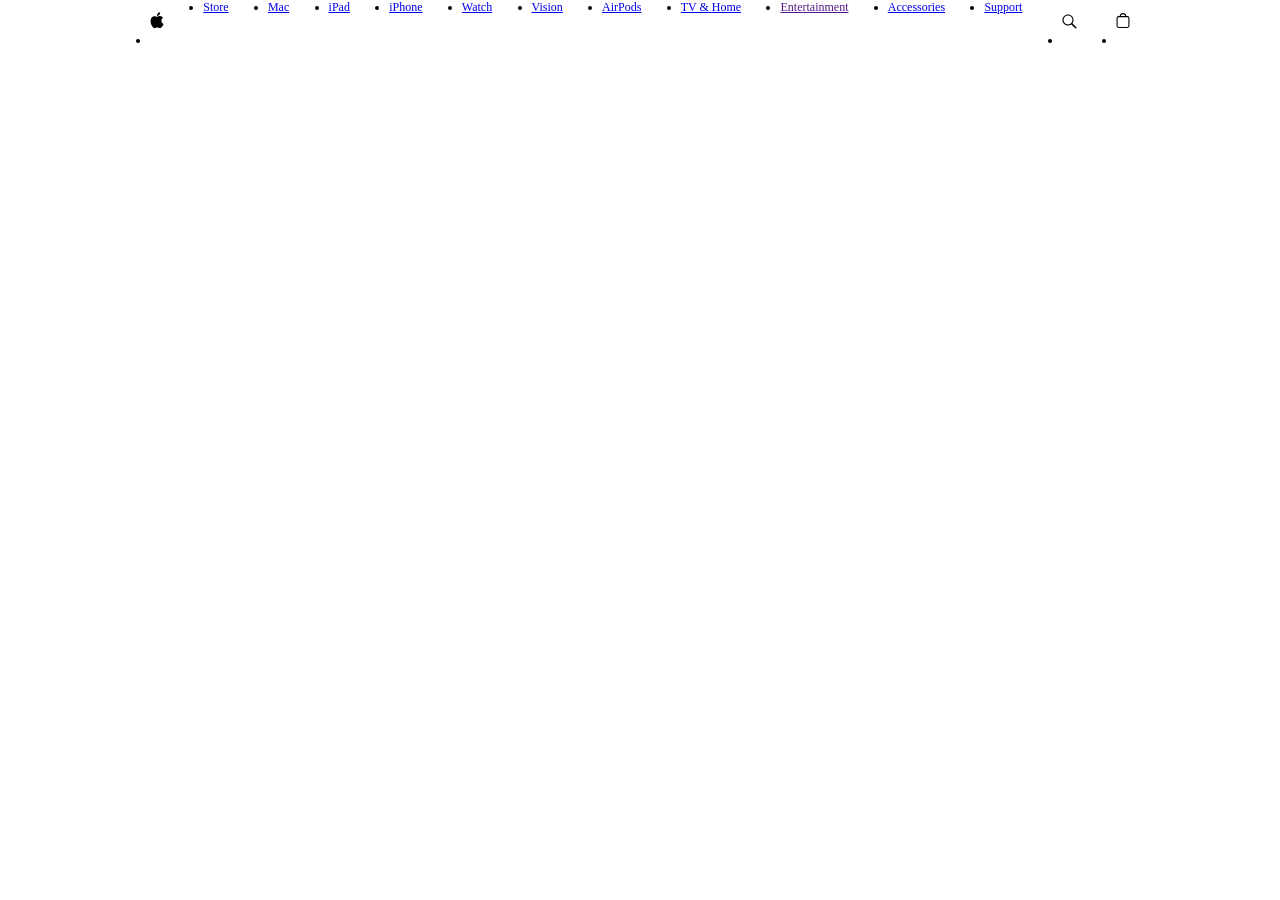
==== index.html @ 345b3d1b "Initial project setup" ====
<!doctype html>
<html lang="en">
  <head>
    <meta charset="UTF-8" />
    <meta name="viewport" content="width=device-width, initial-scale=1.0" />
    <title>Apple</title>
    <link rel="stylesheet" href="css/style.css" />
  </head>
  <body>
    <header class="header-wrapper">
      <nav>
        <div class="internal-wrapper">
          <ul>
            <li>
              <a href="#"><img src="assets/logos/logo.svg" alt="" /></a>
            </li>
            <li><a href="#">Store</a></li>
            <li><a href="#">Mac</a></li>
            <li><a href="#">iPad</a></li>
            <li><a href="#">iPhone</a></li>
            <li><a href="#">Watch</a></li>
            <li><a href="#">Vision</a></li>
            <li><a href="#">AirPods</a></li>
            <li><a href="#">TV & Home</a></li>
            <li><a href="">Entertainment</a></li>
            <li><a href="#">Accessories</a></li>
            <li><a href="#">Support</a></li>
            <li class="search-link">
              <a href="/search/"
                ><img src="assets/icons/search.svg" alt=""
              /></a>
            </li>
            <li class="bag-link">
              <a href="/bag/"><img src="assets/icons/bag.svg" alt="" /></a>
            </li>
          </ul>
        </div>
      </nav>
    </header>
  </body>
</html>
---- css/style.css ----
* {
  padding: 0;
  margin: 0;
}
.header-wrapper {
  background-color: #fff;
  color: #000;
  font-weight: 200;
  font-size: 0.75rem;
}
.header-wrapper ul {
  display: flex;
  justify-content: space-between;
}

.internal-wrapper {
  width: 980px;
  padding: 0 10px;
  margin: 0 auto;
}
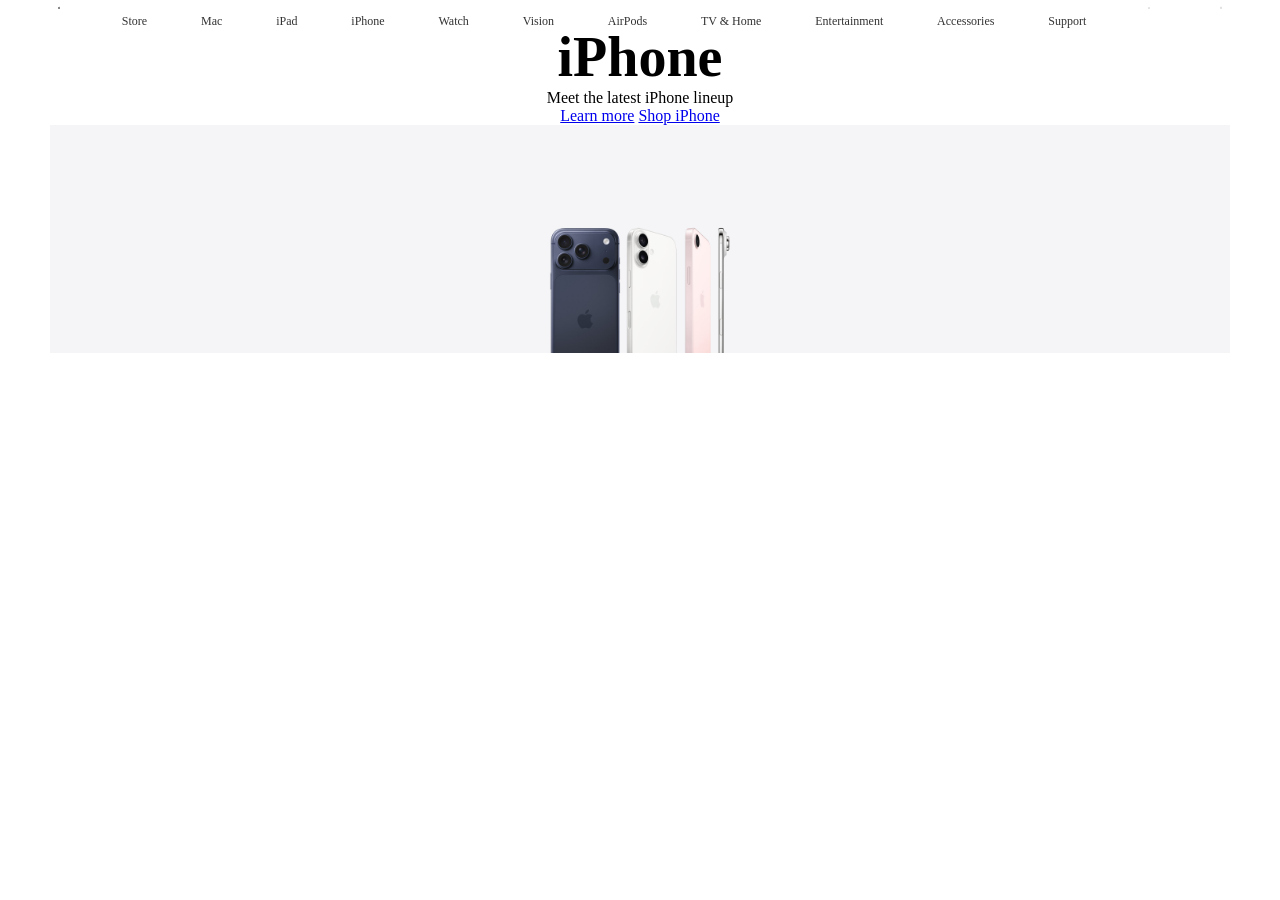
==== commit 2af3937d: "apple.com's: header, hero sections, HTML structure, and style with CSS3" ====
--- a/index.html
+++ b/index.html
@@ -7,12 +7,15 @@
     <link rel="stylesheet" href="css/style.css" />
   </head>
   <body>
+    <!-- Header -->
     <header class="header-wrapper">
-      <nav>
-        <div class="internal-wrapper">
-          <ul>
-            <li>
-              <a href="#"><img src="assets/logos/logo.svg" alt="" /></a>
+      <nav class="main-navigation">
+        <div class="container">
+          <ul class="nav-list">
+            <li class="nav-logo">
+              <a href="#"
+                ><img src="assets/logos/logo.svg" alt="Apple Logo"
+              /></a>
             </li>
             <li><a href="#">Store</a></li>
             <li><a href="#">Mac</a></li>
@@ -25,17 +28,163 @@
             <li><a href="">Entertainment</a></li>
             <li><a href="#">Accessories</a></li>
             <li><a href="#">Support</a></li>
-            <li class="search-link">
+            <li class="nav-search">
               <a href="/search/"
-                ><img src="assets/icons/search.svg" alt=""
+                ><img src="assets/icons/search.svg" alt="Search"
               /></a>
             </li>
-            <li class="bag-link">
-              <a href="/bag/"><img src="assets/icons/bag.svg" alt="" /></a>
+            <li class="nav-bag">
+              <a href="/bag/"
+                ><img src="assets/icons/bag.svg" alt="Shopping Bag"
+              /></a>
             </li>
           </ul>
         </div>
       </nav>
     </header>
+
+    <!-- Main -->
+    <main>
+      <!-- Hero Section -->
+      <section class="hero hero-iphone">
+        <div class="container">
+          <div class="hero-content">
+            <h2 class="hero-title typography-hero-title">iPhone</h2>
+            <p class="hero-subtitle">Meet the latest iPhone lineup</p>
+          </div>
+          <div class="hero-links">
+            <a href="https://www.apple.com/iphone/">Learn more</a>
+            <a href="https://www.apple.com/shop/buy-iphone">Shop iPhone</a>
+            <div class="hero-image">
+              <img
+                src="assets/images/hero_iphone.jpg"
+                alt="Latest iPhone lineup"
+              />
+            </div>
+          </div>
+        </div>
+      </section>
+
+      <!-- Product Hero Section -->
+      <section class="product product-mac">
+        <div class="container">
+          <h2></h2>
+          <p></p>
+          <div class="product-links">
+            <a href=""></a>
+            <a href=""></a>
+          </div>
+        </div>
+
+        <div class="product-image">
+          <img src="" alt="" />
+        </div>
+      </section>
+
+      <section class="product product-ipad">
+        <div class="container">
+          <h2></h2>
+          <p></p>
+          <div class="product-links">
+            <a href=""></a>
+            <a href=""></a>
+          </div>
+        </div>
+        <div class="product-image">
+          <img src="" alt="" />
+        </div>
+      </section>
+
+      <section class="product product-watch">
+        <div class="container">
+          <h2></h2>
+          <p></p>
+          <div class="product-links">
+            <a href=""></a>
+            <a href=""></a>
+          </div>
+        </div>
+        <div class="product-image">
+          <img src="" alt="" />
+        </div>
+      </section>
+
+      <!-- Grid Section -->
+      <section class="product-grid">
+        <div class="container">
+          <article class="grid-item">
+            <h2></h2>
+            <p></p>
+            <a href=""></a>
+          </article>
+
+          <article class="grid-item">
+            <h2></h2>
+            <p></p>
+            <a href=""></a>
+          </article>
+
+          <article class="grid-item">
+            <h2></h2>
+            <p></p>
+            <a href=""></a>
+            <a href=""></a>
+          </article>
+
+          <article class="grid-item">
+            <h2></h2>
+            <p></p>
+            <a href=""></a>
+            <a href=""></a>
+            <img src="" alt="" />
+          </article>
+        </div>
+      </section>
+
+      <!-- Services Section -->
+      <section class="services">
+        <div>
+          <article class="service-item">
+            <h2><img src="" alt="" /></h2>
+            <p></p>
+            <p></p>
+          </article>
+
+          <article class="service-item">
+            <h2><img src="" alt="" /></h2>
+            <p></p>
+            <div class="service-links">
+              <a href=""></a>
+              <a href=""></a>
+            </div>
+            <img src="" alt="" />
+          </article>
+        </div>
+      </section>
+
+      <!-- Promotion Section -->
+      <section class="promotion">
+        <h2></h2>
+        <article class="promo-item">
+          <h3></h3>
+          <p></p>
+          <a href=""></a>
+        </article>
+
+        <article class="promo-item">
+          <h3></h3>
+          <p></p>
+          <a href=""></a>
+        </article>
+      </section>
+    </main>
+
+    <footer class="site-footer">
+      <div class="container">
+        <section class="footer-info">
+          <p></p>
+        </section>
+      </div>
+    </footer>
   </body>
 </html>
--- a/css/style.css
+++ b/css/style.css
@@ -1,6 +1,10 @@
 * {
   padding: 0;
   margin: 0;
+  box-sizing: border-box;
+}
+img {
+  max-width: 100%;
 }
 .header-wrapper {
   background-color: #fff;
@@ -10,11 +14,55 @@
 }
 .header-wrapper ul {
   display: flex;
+  -webkit-box-pack: justify;
   justify-content: space-between;
+  list-style: none;
 }
 
-.internal-wrapper {
-  width: 980px;
+.container {
+  width: 100%;
+  max-width: 1200px;
   padding: 0 10px;
   margin: 0 auto;
 }
+
+.header-wrapper .main-navigation ul li a {
+  text-decoration: none;
+  color: #000;
+}
+
+.header-wrapper .main-navigation ul li {
+  display: inline-block;
+  padding: 14px 0 8px;
+  height: 25px;
+  opacity: 0.8;
+}
+
+.header-wrapper .main-navigation ul li:hover {
+  opacity: 1;
+}
+.nav-logo,
+.nav-search,
+.nav-bag {
+  width: 18px;
+  display: block;
+}
+.header-wrapper .main-navigation ul li.nav-logo,
+.header-wrapper .main-navigation ul li.nav-search,
+.header-wrapper .main-navigation ul li.nav-bag {
+  padding: 0 8px;
+}
+
+.hero {
+  text-align: center;
+}
+
+.hero-title {
+  display: flex;
+  margin: 0 auto;
+  flex-direction: column;
+  position: relative;
+}
+.typography-hero-title {
+  font-size: 56px;
+}
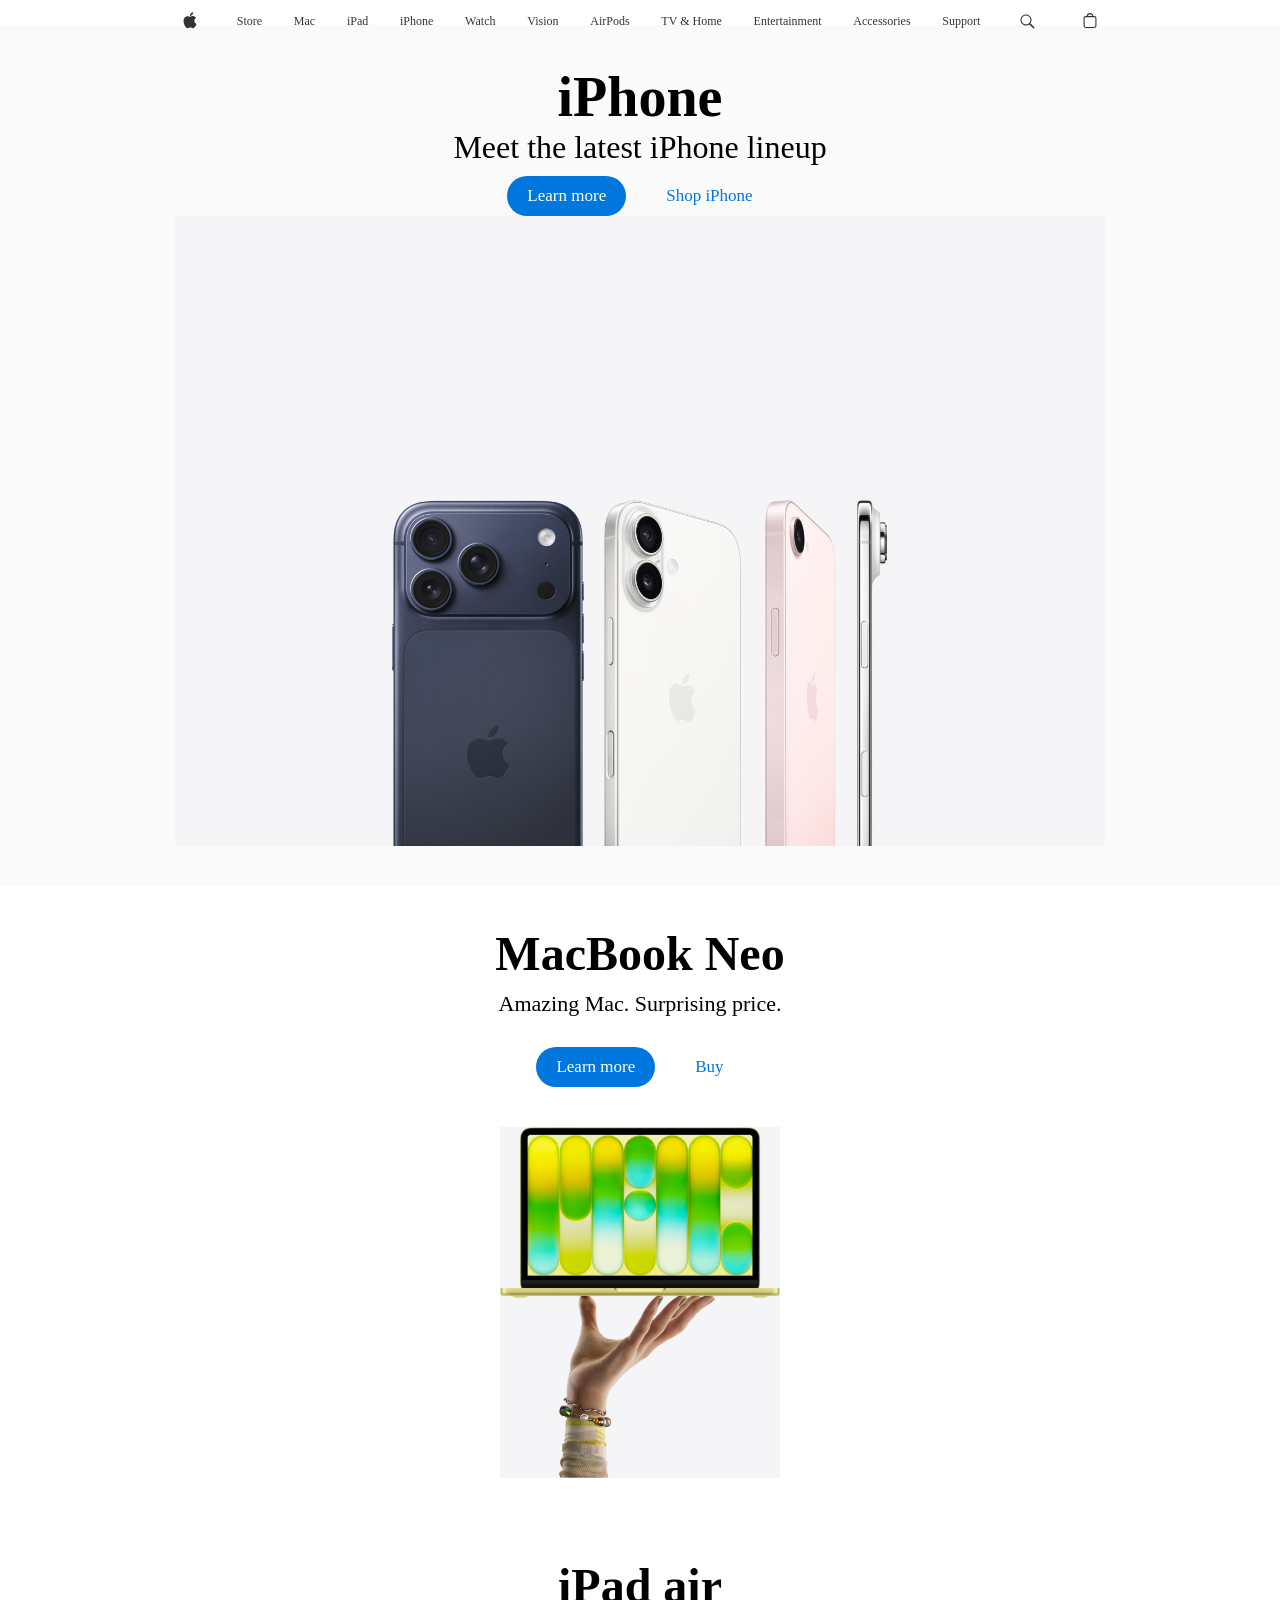
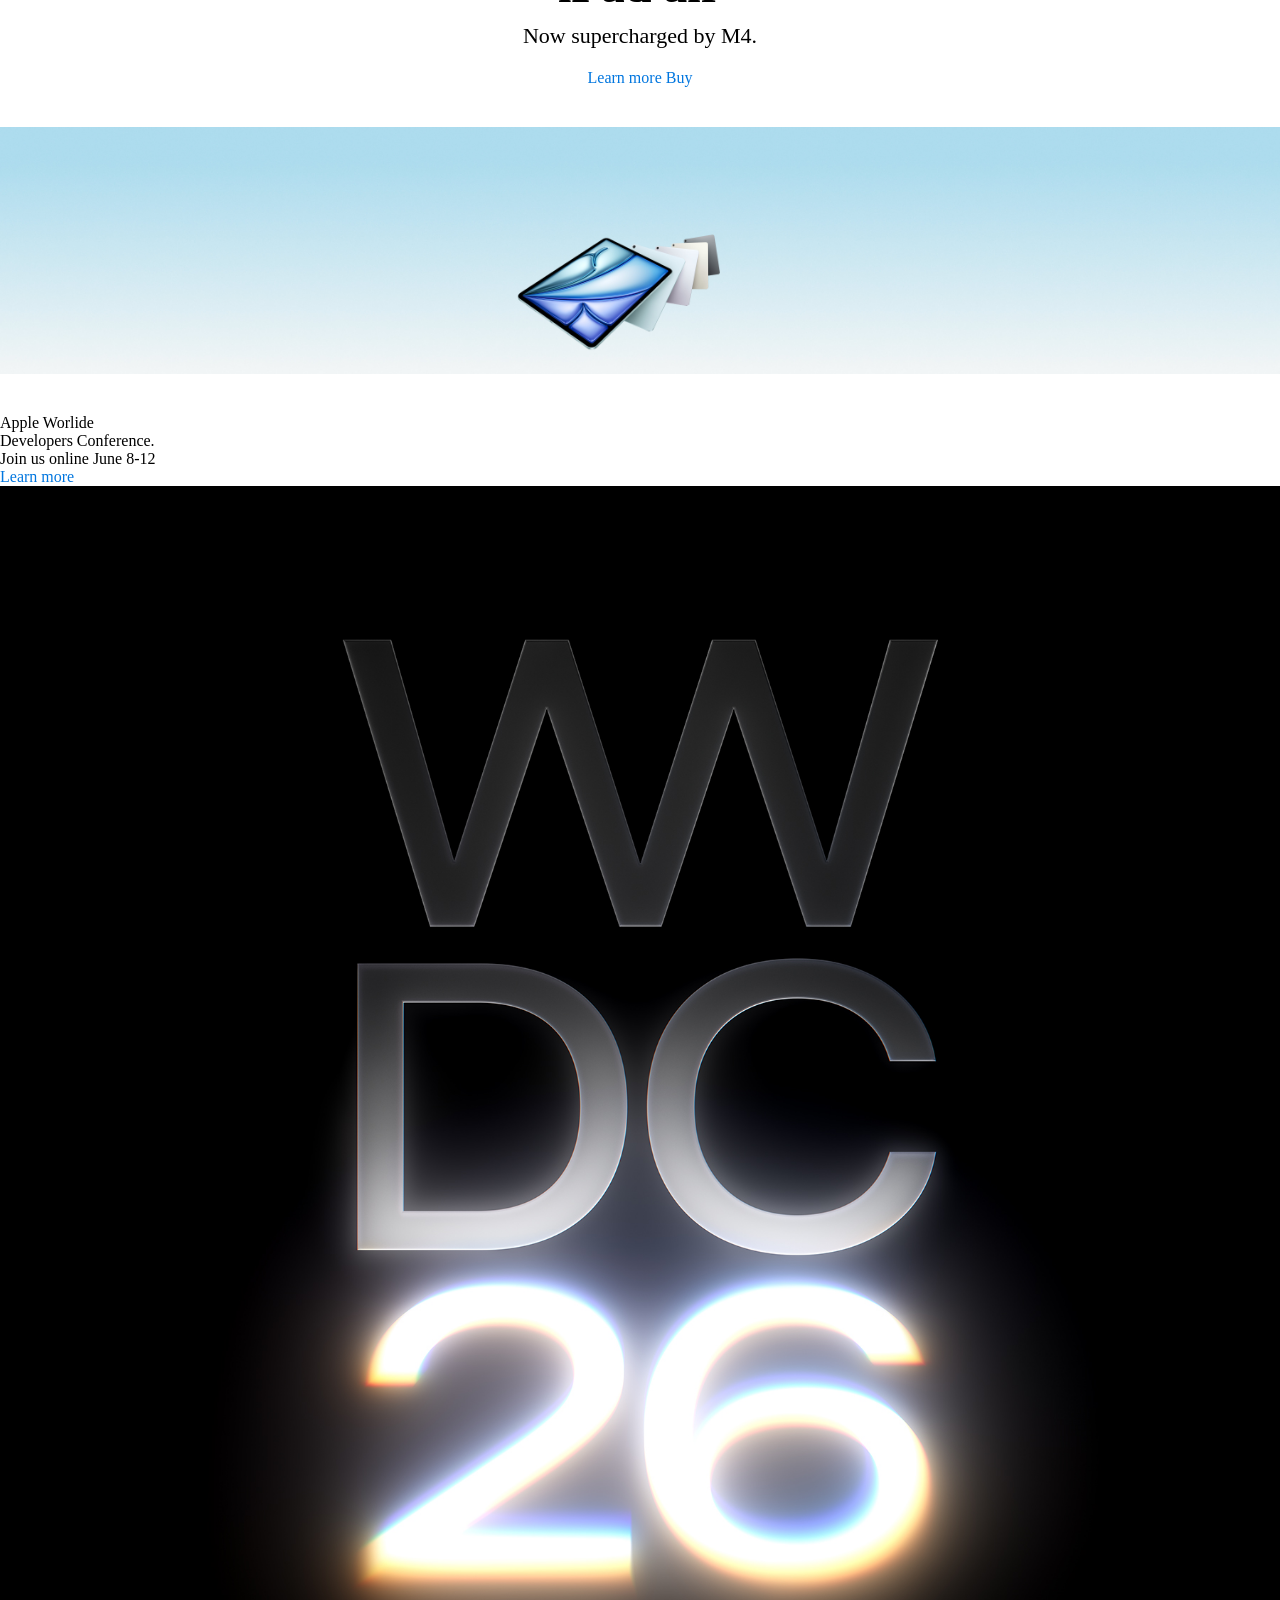
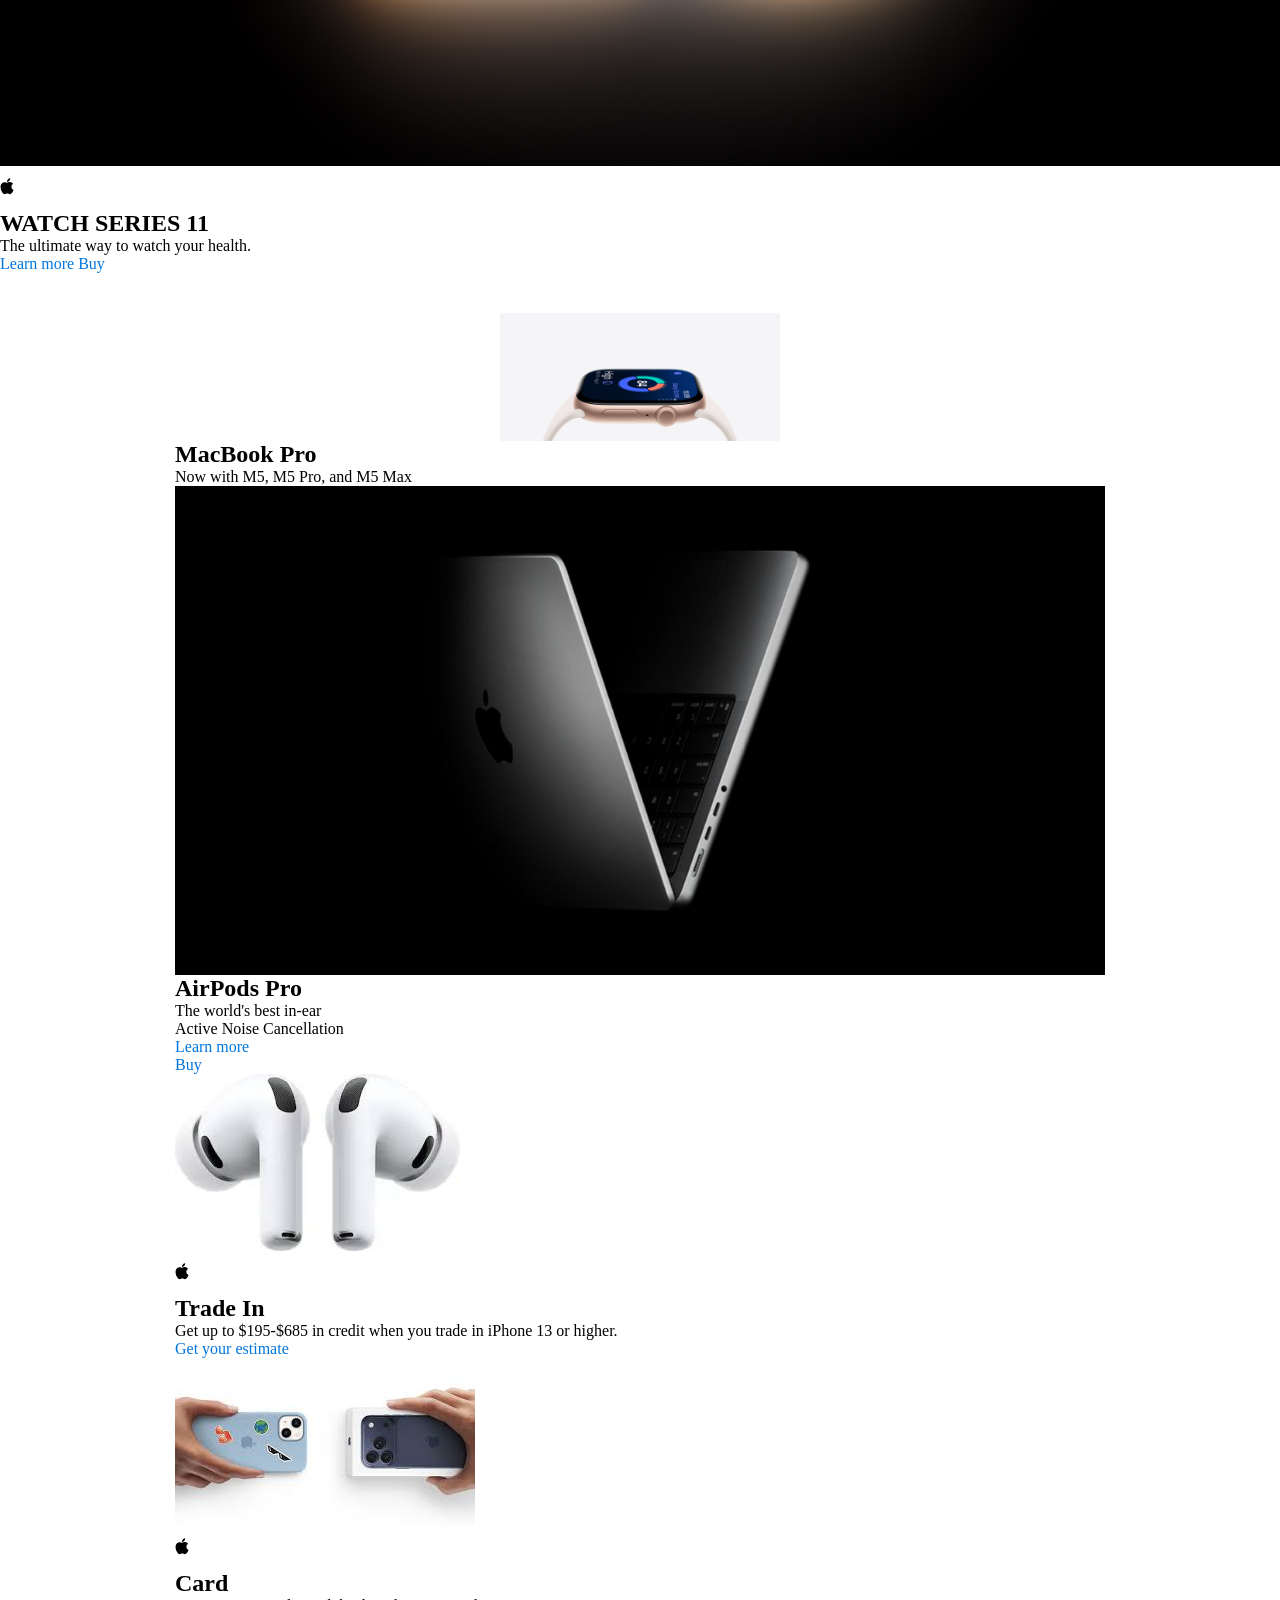
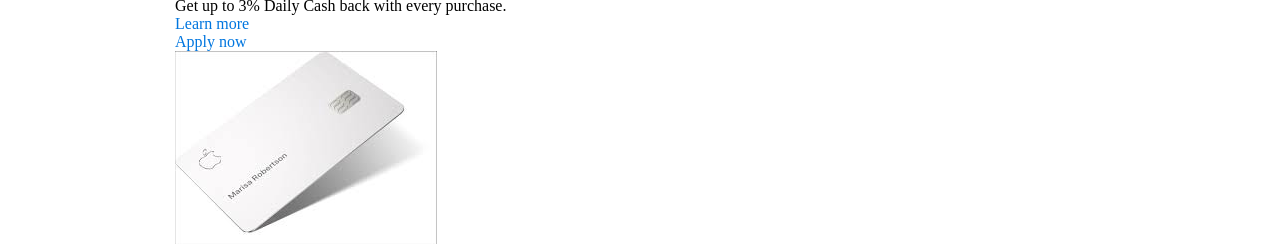
==== commit 6f3853cf: "Implement Apple-style header, hero section, and responsive product layout" ====
--- a/index.html
+++ b/index.html
@@ -53,8 +53,14 @@
             <p class="hero-subtitle">Meet the latest iPhone lineup</p>
           </div>
           <div class="hero-links">
-            <a href="https://www.apple.com/iphone/">Learn more</a>
-            <a href="https://www.apple.com/shop/buy-iphone">Shop iPhone</a>
+            <a class="button first-button" href="https://www.apple.com/iphone/"
+              >Learn more</a
+            >
+            <a
+              class="button secondary-button"
+              href="https://www.apple.com/shop/buy-iphone"
+              >Shop iPhone</a
+            >
             <div class="hero-image">
               <img
                 src="assets/images/hero_iphone.jpg"
@@ -68,75 +74,165 @@
       <!-- Product Hero Section -->
       <section class="product product-mac">
         <div class="container">
-          <h2></h2>
-          <p></p>
+          <h2>MacBook Neo</h2>
+          <p>Amazing Mac. Surprising price.</p>
           <div class="product-links">
-            <a href=""></a>
-            <a href=""></a>
+            <a class="mac-button third-button" href="#">Learn more</a>
+            <a class="mac-button fourth-button" href="#">Buy</a>
           </div>
         </div>
 
         <div class="product-image">
-          <img src="" alt="" />
+          <img src="assets/images/MacBook Neo.jpg" alt="" />
         </div>
       </section>
 
       <section class="product product-ipad">
         <div class="container">
-          <h2></h2>
-          <p></p>
+          <h2>iPad air</h2>
+          <p>Now supercharged by M4.</p>
           <div class="product-links">
-            <a href=""></a>
-            <a href=""></a>
-          </div>
-        </div>
+            <a class="iPad-button fifth-button" href="#">Learn more</a>
+            <a class="iPad-button sixth-button" href="#">Buy</a>
+          </div>
+        </div>
+        <div class="product-iPad-image">
+          <img
+            src="assets/images/hero_ipad_air_m4.jpg"
+            alt="iPad Air models floating, back exterior, single-lens camera, front exterior, rounded corners, black display bezel"
+          />
+        </div>
+      </section>
+
+      <!-- Promotion Section -->
+      <section class="promotion">
+        <article class="promo-item">
+          <p>
+            Apple Worlide <br />
+            Developers Conference. <br />
+            Join us online June 8-12
+          </p>
+          <a href="#">Learn more</a>
+          <div>
+            <img
+              src="assets/images/wwdc26-sf-motion-still-last-large-p1_2x.jpg"
+              alt="Text on image, W W D C 26. June 8 through 12. Learn More, Apple Worldwide Developers Conference."
+            />
+          </div>
+        </article>
+
+        <div class="product-watch">
+          <div class="product-content">
+            <img
+              class="product-logo"
+              src="assets/logos/logo.svg"
+              alt="Apple Watch Series 11"
+            />
+
+            <h2 class="product-title">WATCH SERIES 11</h2>
+
+            <p class="product-subtitle">
+              The ultimate way to watch your health.
+            </p>
+
+            <div class="product-links">
+              <a href="#">Learn more</a>
+              <a href="#">Buy</a>
+            </div>
+          </div>
+        </div>
+
         <div class="product-image">
-          <img src="" alt="" />
-        </div>
-      </section>
-
-      <section class="product product-watch">
-        <div class="container">
-          <h2></h2>
-          <p></p>
-          <div class="product-links">
-            <a href=""></a>
-            <a href=""></a>
-          </div>
-        </div>
-        <div class="product-image">
-          <img src="" alt="" />
-        </div>
-      </section>
+          <img
+            src="assets/images/promo_apple_watch_series_11.jpg"
+            alt="Apple Watch Series 11"
+          />
+        </div>
+      </section>
+
+      <!-- <section class="product product-watch">
+      
+      </section> -->
 
       <!-- Grid Section -->
       <section class="product-grid">
         <div class="container">
           <article class="grid-item">
-            <h2></h2>
-            <p></p>
+            <h2>MacBook Pro</h2>
+            <p>Now with M5, M5 Pro, and M5 Max</p>
             <a href=""></a>
-          </article>
-
-          <article class="grid-item">
-            <h2></h2>
-            <p></p>
-            <a href=""></a>
-          </article>
-
-          <article class="grid-item">
-            <h2></h2>
-            <p></p>
-            <a href=""></a>
-            <a href=""></a>
-          </article>
-
-          <article class="grid-item">
-            <h2></h2>
-            <p></p>
-            <a href=""></a>
-            <a href=""></a>
-            <img src="" alt="" />
+            <div>
+              <img
+                src="assets/images/MackBook Pro.jpg"
+                alt="MacBook Pro positioned into the shape of a V, referencing the M5 chip family"
+              />
+            </div>
+          </article>
+
+          <article class="grid-item">
+            <h2>AirPods Pro</h2>
+            <p>The world's best in-ear <br />Active Noise Cancellation</p>
+            <div>
+              <ul>
+                <li><a href="#">Learn more</a></li>
+                <li><a href="#">Buy</a></li>
+              </ul>
+            </div>
+
+            <div>
+              <img
+                src="assets/images/AirPods.jpeg"
+                alt="AirPods Pro 3, wireless headphones, white color, silicone tips"
+              />
+            </div>
+          </article>
+
+          <article class="grid-item">
+            <div>
+              <div>
+                <img src="assets/logos/logo.svg" alt="" />
+              </div>
+            </div>
+            <h2>Trade In</h2>
+            <p>
+              Get up to $195-$685 in credit when you trade in iPhone 13 or
+              higher.
+            </p>
+            <div>
+              <ul>
+                <li><a href="">Get your estimate</a></li>
+              </ul>
+            </div>
+
+            <div>
+              <img
+                src="assets/images/iPhone_Trade_In.jpeg"
+                alt="Side-by-side, hand holding iPhone 13 in silicon case with stickers on back exterior, trade-in with hand holding new iPhone box for iPhone 17 Pro"
+              />
+            </div>
+          </article>
+
+          <article class="grid-item">
+            <div>
+              <div>
+                <img src="assets/logos/logo.svg" alt="" />
+                <h2>Card</h2>
+                <p>Get up to 3% Daily Cash back with every purchase.</p>
+                <div>
+                  <ul>
+                    <li><a href="#">Learn more</a></li>
+                    <li><a href="#">Apply now</a></li>
+                  </ul>
+                </div>
+              </div>
+            </div>
+
+            <div>
+              <img
+                src="assets/images/Promo_apple_card.jpeg"
+                alt="Apple Card, front, Apple logo in top left, cardholder name in middle left Marisa Robertson, card chip in middle right."
+              />
+            </div>
           </article>
         </div>
       </section>
@@ -160,22 +256,6 @@
             <img src="" alt="" />
           </article>
         </div>
-      </section>
-
-      <!-- Promotion Section -->
-      <section class="promotion">
-        <h2></h2>
-        <article class="promo-item">
-          <h3></h3>
-          <p></p>
-          <a href=""></a>
-        </article>
-
-        <article class="promo-item">
-          <h3></h3>
-          <p></p>
-          <a href=""></a>
-        </article>
       </section>
     </main>
 
--- a/css/style.css
+++ b/css/style.css
@@ -5,12 +5,24 @@
 }
 img {
   max-width: 100%;
+  display: block;
+}
+a {
+  text-decoration: none;
+  color: #0076df;
+  /* color: inherit; */
+}
+ul {
+  list-style: none;
 }
 .header-wrapper {
+  position: sticky;
   background-color: #fff;
   color: #000;
+  top: 0;
   font-weight: 200;
   font-size: 0.75rem;
+  z-index: 1000;
 }
 .header-wrapper ul {
   display: flex;
@@ -20,8 +32,8 @@
 }
 
 .container {
-  width: 100%;
-  max-width: 1200px;
+  width: 950px;
+  /* max-width: 1200px; */
   padding: 0 10px;
   margin: 0 auto;
 }
@@ -41,12 +53,12 @@
 .header-wrapper .main-navigation ul li:hover {
   opacity: 1;
 }
-.nav-logo,
+/* .nav-logo,
 .nav-search,
 .nav-bag {
   width: 18px;
   display: block;
-}
+} */
 .header-wrapper .main-navigation ul li.nav-logo,
 .header-wrapper .main-navigation ul li.nav-search,
 .header-wrapper .main-navigation ul li.nav-bag {
@@ -55,6 +67,8 @@
 
 .hero {
   text-align: center;
+  background: #fafafa;
+  padding: 40px 0;
 }
 
 .hero-title {
@@ -65,4 +79,160 @@
 }
 .typography-hero-title {
   font-size: 56px;
-}
+  font-weight: 600;
+}
+.hero-subtitle {
+  font-size: 2em;
+}
+
+.button {
+  display: inline-block;
+  padding: 10px 20px;
+  font-size: 17px;
+  font-weight: 500;
+  border-radius: 980px;
+  transition: all 0.25s ease;
+  margin: 0 8px;
+  margin-top: 10px;
+}
+.first-button {
+  background: #0076df;
+  color: white;
+}
+
+.secondary-button:hover {
+  background: #0076df;
+  color: #fff;
+}
+
+.secondary-button:active {
+  transform: scale(0.97);
+}
+
+.product {
+  background: #fff;
+  text-align: center;
+  padding: 40px 0;
+}
+/* .container {
+  width: 100%;
+  max-width: 1200px;
+  padding: 0 10px;
+  margin: 0 auto;
+} */
+
+/* .hero-image img {
+  margin-top: 40px;
+  max-width: 100%;
+} */
+.hero-image {
+  width: 100%;
+  height: 70vh;
+  max-height: 700px;
+  overflow: hidden;
+}
+
+.hero-image img {
+  width: 100%;
+  height: 100%;
+  object-fit: cover;
+  object-position: center;
+}
+.product {
+  padding: 40px 0;
+  text-align: center;
+}
+.product h2 {
+  font-size: 48px;
+  font-weight: 600;
+}
+.product p {
+  font-size: 22px;
+  margin: 10px 0 20px;
+}
+/* .product-links a {
+  margin: 0 10px;
+  display: inline-block;
+  padding: 10px 20px;
+  background-color: #0076df;
+  color: white;
+  border-radius: 980px;
+  font-weight: bold;
+  transition: all 0.25s ease;
+} */
+
+.mac-button {
+  display: inline-block;
+  padding: 10px 20px;
+  font-size: 17px;
+  font-weight: 500;
+  border-radius: 980px;
+  transition: all 0.25s ease;
+  margin: 0 8px;
+  margin-top: 10px;
+}
+.third-button {
+  background: #0076df;
+  color: #fff;
+}
+.fourth-button:hover {
+  background: #0076df;
+  color: #fff;
+}
+
+.fourth-button:active {
+  transform: scale(0.97);
+}
+.product-image img {
+  margin-top: 40px;
+  padding: 0 500px;
+  max-width: 100%;
+}
+.product-iPad-image {
+  margin-top: 40px;
+  max-width: 100%;
+}
+
+/* .iPad-button {
+  display: inline-block;
+  padding: 10px 20px;
+  font-size: 17px;
+  font-weight: 500;
+  border-radius: 980px;
+  transition: all 0.25s ease;
+  margin: 0 8px;
+  margin-top: 10px;
+} */
+
+/* 
+.product h2 {
+  font-size: 48px;
+  font-weight: 600;
+}
+
+.product p {
+  font-size: 22px;
+  margin: 10px 0 20px;
+}
+
+.product-links a {
+  margin: 0 10px;
+}
+
+.product-image img {
+  max-width: 100%;
+  margin-top: 30px;
+}
+
+.promotion,
+.product-watch {
+  display: flex;
+}
+.promo-item {
+  text-align: center;
+  align-items: center;
+}
+.product-content {
+  text-align: center;
+  position: absolute;
+} */
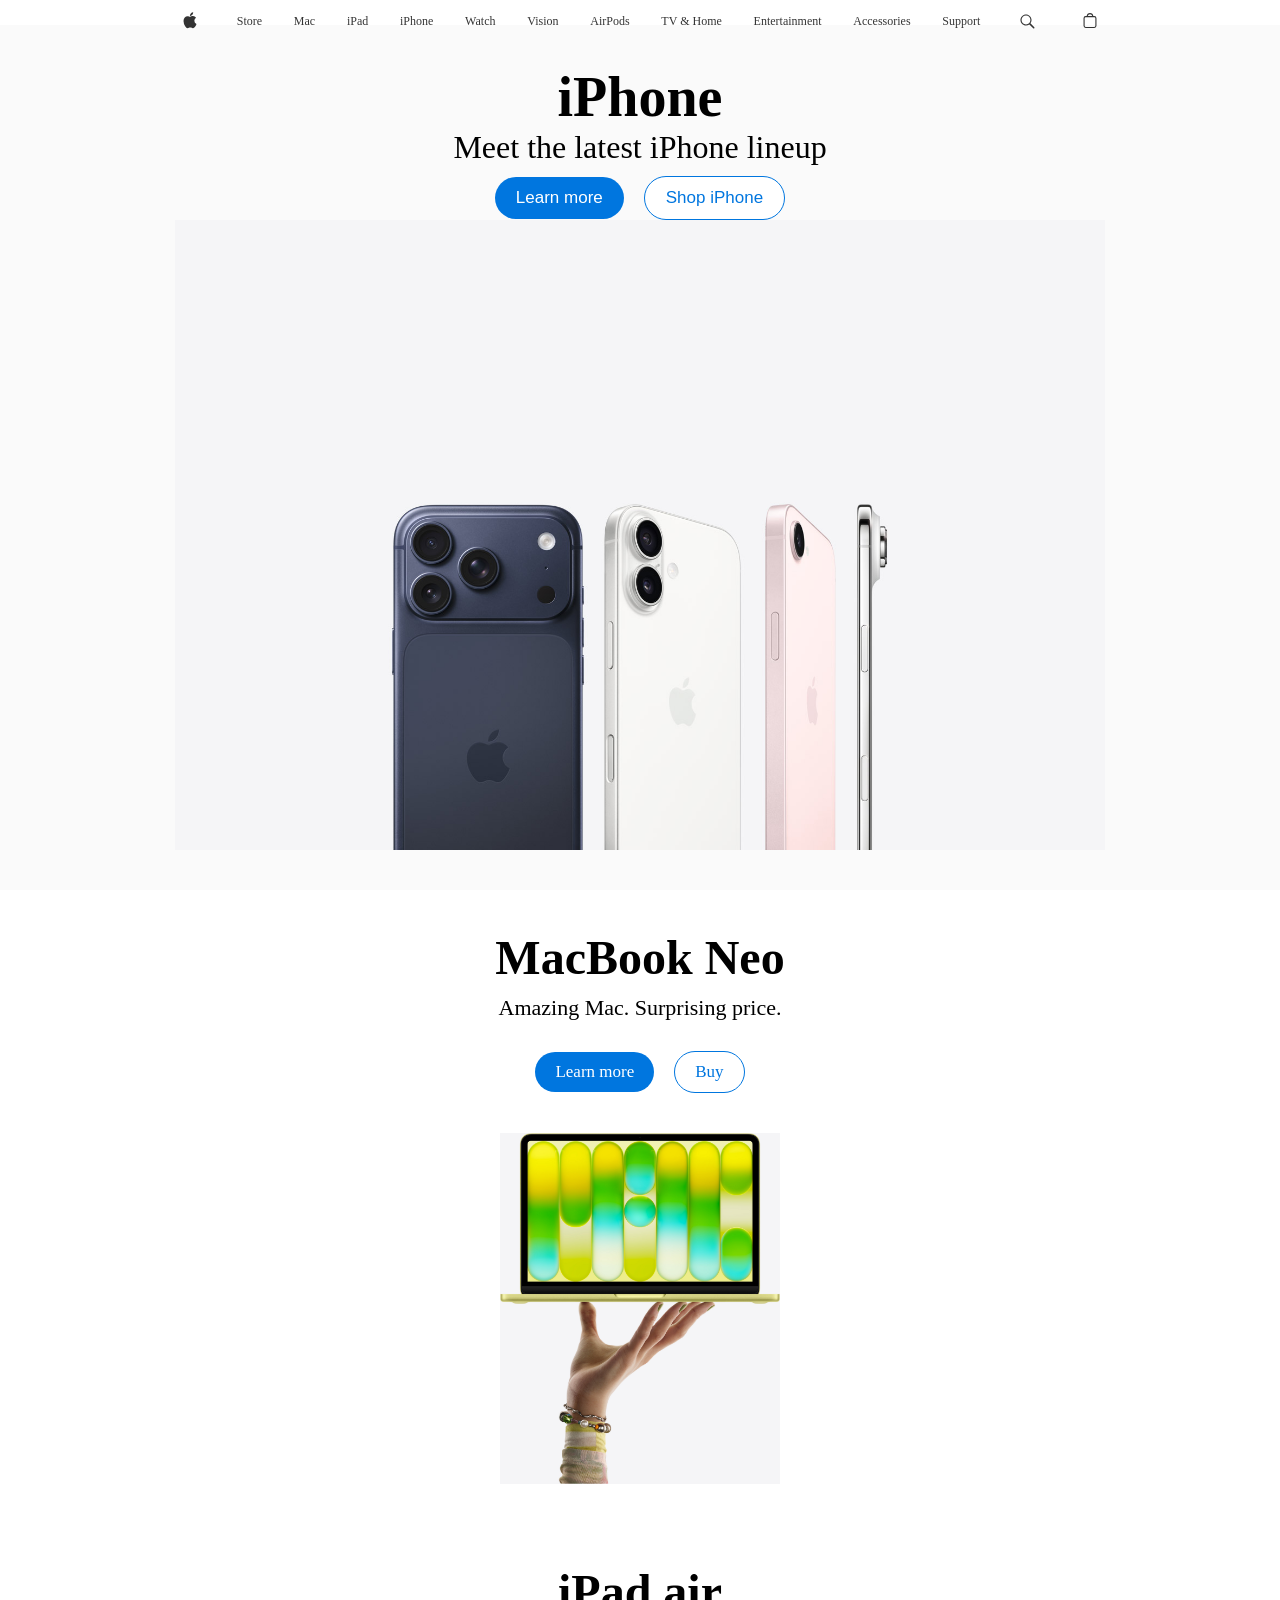
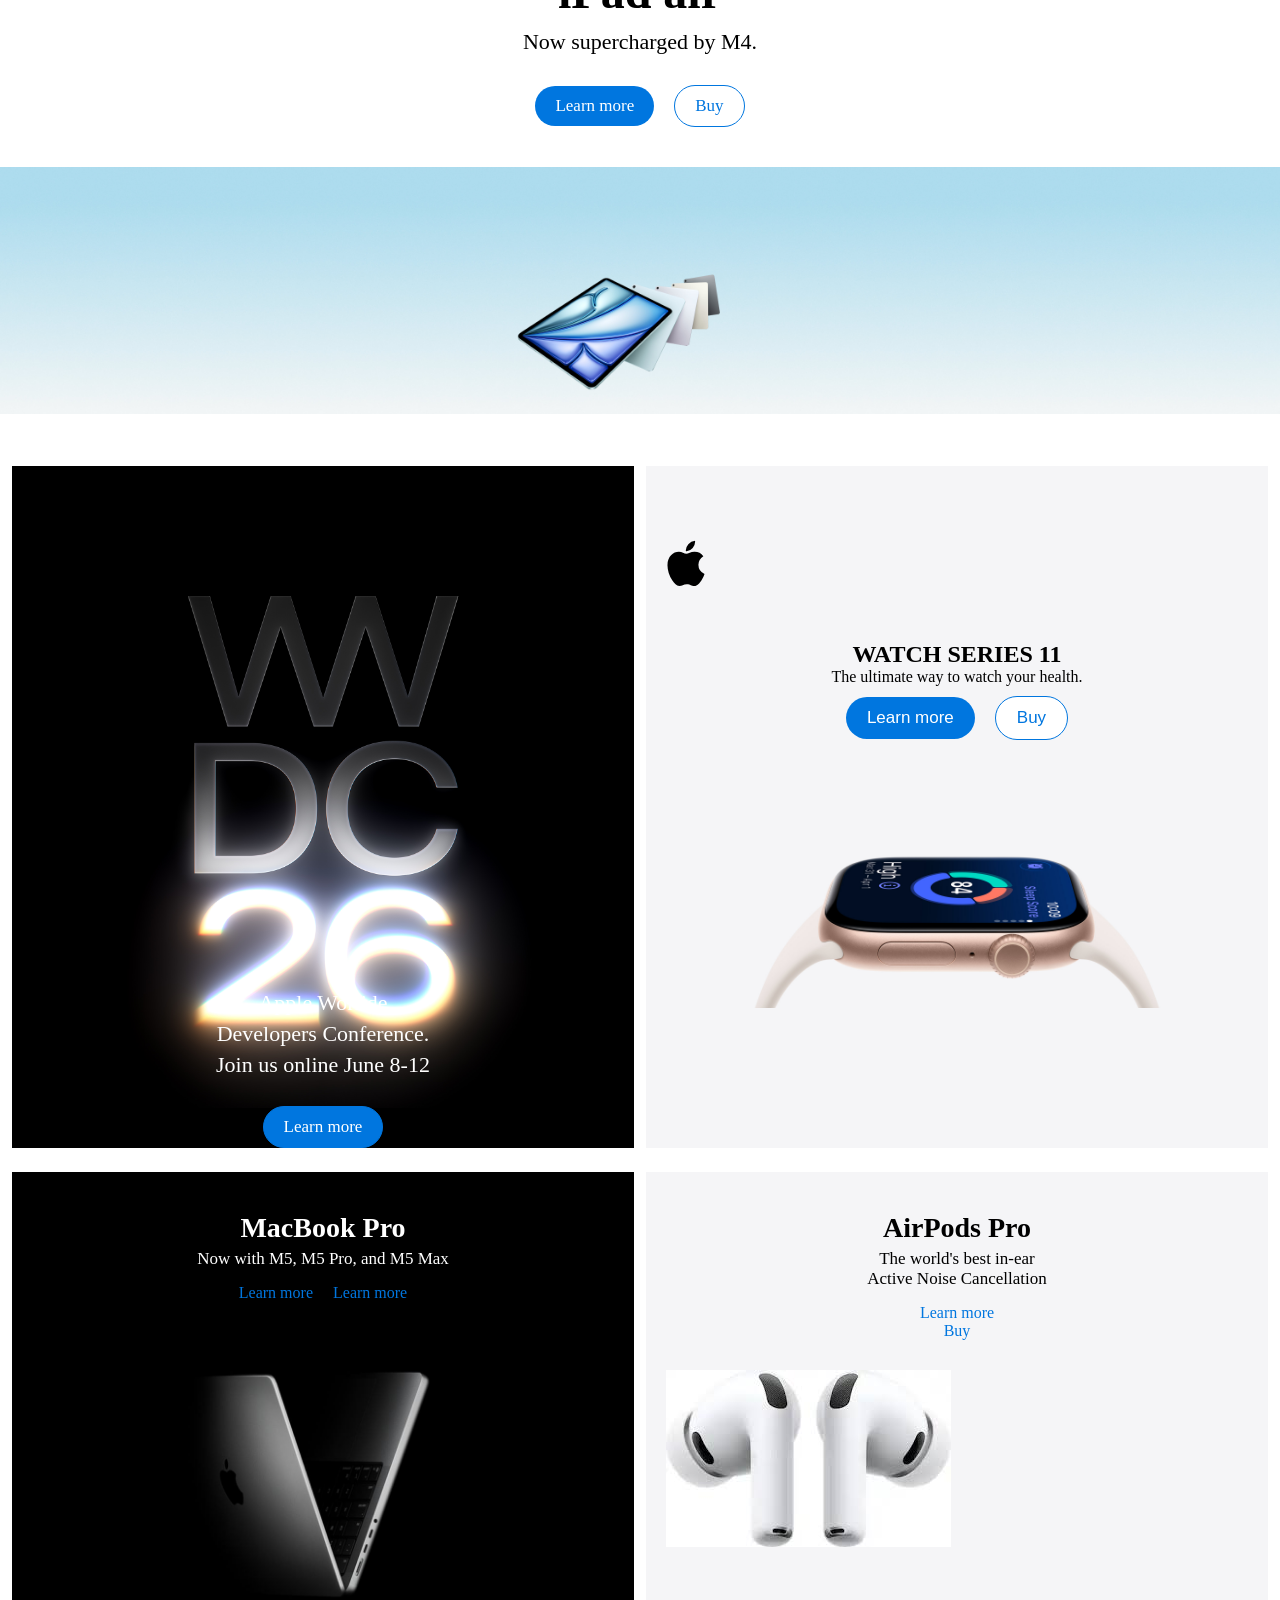
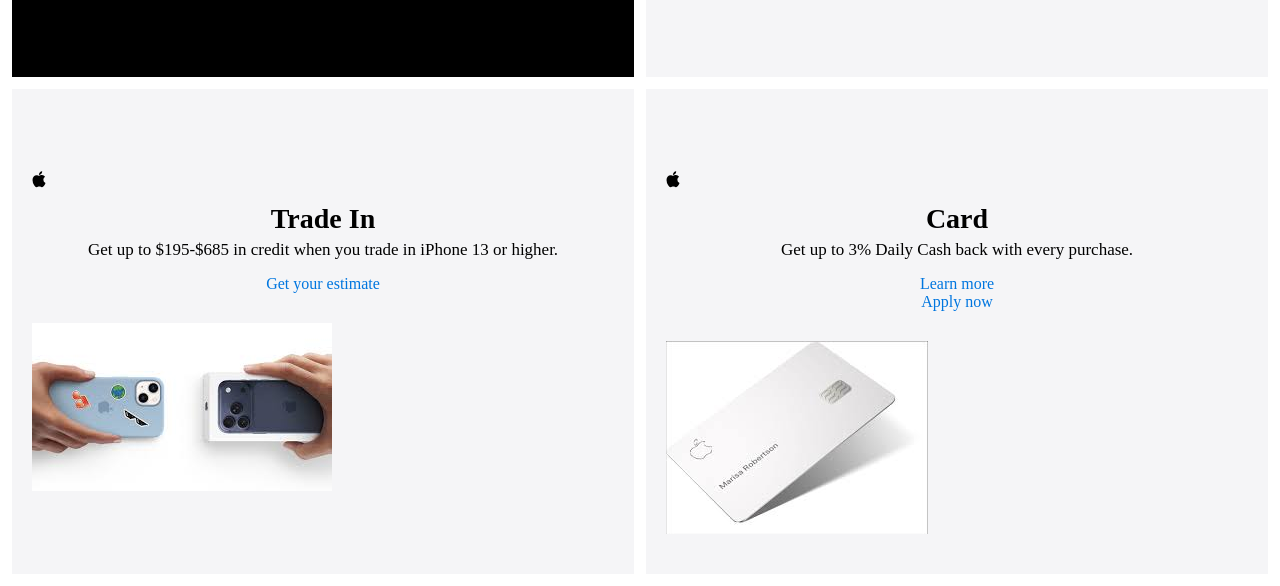
==== commit abe79f9d: "feat: implement Apple homepage product grid section" ====
--- a/index.html
+++ b/index.html
@@ -106,13 +106,16 @@
 
       <!-- Promotion Section -->
       <section class="promotion">
-        <article class="promo-item">
-          <p>
-            Apple Worlide <br />
-            Developers Conference. <br />
-            Join us online June 8-12
-          </p>
-          <a href="#">Learn more</a>
+        <article class="promo-card promo-wwdc">
+          <div class="promo-content">
+            <p>
+              Apple Worlide <br />
+              Developers Conference. <br />
+              Join us online June 8-12
+            </p>
+            <a class="promo-wwdc-button seventh-wwdc-button" href="#">Learn more</a>
+          </div>
+
           <div>
             <img
               src="assets/images/wwdc26-sf-motion-still-last-large-p1_2x.jpg"
@@ -121,7 +124,7 @@
           </div>
         </article>
 
-        <div class="product-watch">
+        <article class="promo-card promo-watch">
           <div class="product-content">
             <img
               class="product-logo"
@@ -136,18 +139,18 @@
             </p>
 
             <div class="product-links">
-              <a href="#">Learn more</a>
-              <a href="#">Buy</a>
-            </div>
-          </div>
-        </div>
-
-        <div class="product-image">
-          <img
-            src="assets/images/promo_apple_watch_series_11.jpg"
-            alt="Apple Watch Series 11"
-          />
-        </div>
+              <a class="watch-button watch-button-series" href="#">Learn more</a>
+              <a class="watch-button watch-button-series-salles" href="#">Buy</a>
+            </div>
+          </div>
+
+          <div class="product-watch-image">
+            <img
+              src="assets/images/promo_apple_watch_series_11.jpg"
+              alt="Apple Watch Series 11"
+            />
+          </div>
+        </article>
       </section>
 
       <!-- <section class="product product-watch">
@@ -156,11 +159,12 @@
 
       <!-- Grid Section -->
       <section class="product-grid">
-        <div class="container">
+        <div class="grid-content">
           <article class="grid-item">
             <h2>MacBook Pro</h2>
             <p>Now with M5, M5 Pro, and M5 Max</p>
-            <a href=""></a>
+            <a href="#">Learn more</a>
+            <a href="#">Learn more</a>
             <div>
               <img
                 src="assets/images/MackBook Pro.jpg"
--- a/css/style.css
+++ b/css/style.css
@@ -3,6 +3,11 @@
   margin: 0;
   box-sizing: border-box;
 }
+
+
+
+
+
 img {
   max-width: 100%;
   display: block;
@@ -10,7 +15,6 @@
 a {
   text-decoration: none;
   color: #0076df;
-  /* color: inherit; */
 }
 ul {
   list-style: none;
@@ -53,12 +57,7 @@
 .header-wrapper .main-navigation ul li:hover {
   opacity: 1;
 }
-/* .nav-logo,
-.nav-search,
-.nav-bag {
-  width: 18px;
-  display: block;
-} */
+
 .header-wrapper .main-navigation ul li.nav-logo,
 .header-wrapper .main-navigation ul li.nav-search,
 .header-wrapper .main-navigation ul li.nav-bag {
@@ -87,19 +86,31 @@
 
 .button {
   display: inline-block;
-  padding: 10px 20px;
-  font-size: 17px;
-  font-weight: 500;
-  border-radius: 980px;
-  transition: all 0.25s ease;
-  margin: 0 8px;
-  margin-top: 10px;
+  padding: 11px 21px;
+  font-size: 17px;
+  font-weight: 500;
+  border-radius: 980px;
+  transition: all 0.25s ease;
+  margin: 0 8px;
+  margin-top: 10px;
+  font-family:
+    SF Pro Text,
+    SF Pro Icons,
+    Helvetica Neue,
+    Helvetica,
+    Arial,
+    sans-serif;
 }
 .first-button {
   background: #0076df;
   color: white;
 }
 
+.secondary-button {
+  background: #fff;
+  color: #0076df;
+  border: 1px solid #0076df;
+}
 .secondary-button:hover {
   background: #0076df;
   color: #fff;
@@ -109,22 +120,7 @@
   transform: scale(0.97);
 }
 
-.product {
-  background: #fff;
-  text-align: center;
-  padding: 40px 0;
-}
-/* .container {
-  width: 100%;
-  max-width: 1200px;
-  padding: 0 10px;
-  margin: 0 auto;
-} */
-
-/* .hero-image img {
-  margin-top: 40px;
-  max-width: 100%;
-} */
+
 .hero-image {
   width: 100%;
   height: 70vh;
@@ -139,9 +135,11 @@
   object-position: center;
 }
 .product {
+  background: #fff;
+  text-align: center;
   padding: 40px 0;
-  text-align: center;
-}
+}
+
 .product h2 {
   font-size: 48px;
   font-weight: 600;
@@ -150,20 +148,10 @@
   font-size: 22px;
   margin: 10px 0 20px;
 }
-/* .product-links a {
-  margin: 0 10px;
+
+.mac-button {
   display: inline-block;
   padding: 10px 20px;
-  background-color: #0076df;
-  color: white;
-  border-radius: 980px;
-  font-weight: bold;
-  transition: all 0.25s ease;
-} */
-
-.mac-button {
-  display: inline-block;
-  padding: 10px 20px;
   font-size: 17px;
   font-weight: 500;
   border-radius: 980px;
@@ -174,6 +162,11 @@
 .third-button {
   background: #0076df;
   color: #fff;
+}
+.fourth-button {
+  background: white;
+  color: #0076df;
+  border: 1px solid #0076df;
 }
 .fourth-button:hover {
   background: #0076df;
@@ -193,7 +186,7 @@
   max-width: 100%;
 }
 
-/* .iPad-button {
+.iPad-button {
   display: inline-block;
   padding: 10px 20px;
   font-size: 17px;
@@ -202,37 +195,158 @@
   transition: all 0.25s ease;
   margin: 0 8px;
   margin-top: 10px;
-} */
-
-/* 
-.product h2 {
-  font-size: 48px;
+}
+.fifth-button {
+  background: #0076df;
+  color: #fff;
+}
+.sixth-button {
+  background: #fff;
+  color: #0076df;
+  border: 1px solid #0076df;
+}
+.sixth-button:hover {
+  background: #0076df;
+  color: #fff;
+}
+.sixth-button:active {
+  transform: scale(0.97);
+}
+
+.promotion {
+  display: grid;
+  grid-template-columns: 1fr 1fr;
+  gap: 12px;
+  padding: 12px;
+}
+.promo-card {
+  position: relative;
+  padding: 40px 20px;
+  text-align: center;
+  background: #f5f5f7;
+  overflow: hidden;
+}
+.promo-wwdc {
+  position: relative;
+  background: #000;
+  color: white;
+}
+.promo-wwdc p {
+  font-size: 22px;
+  line-height: 1.4;
+  margin-bottom: 15px;
+}
+
+.promo-wwdc img {
+  width: 100%;
+  margin-top: 20px;
+}
+.promo-wwdc img {
+  width: 100%;
+  display: block;
+}
+.promo-content {
+  position: absolute;
+  bottom: 0;
+  left: 0;
+  right: 0;
+  text-align: center;
+}
+
+.promo-wwdc-button {
+  display: inline-block;
+  padding: 10px 20px;
+  font-size: 17px;
+  font-weight: 500;
+  border-radius: 980px;
+  transition: all 0.25s ease;
+  margin: 0 8px;
+  margin-top: 10px;
+}
+.seventh-wwdc-button {
+  background: #0076df;
+  color: #fff;
+  border: 1px solid #0076df;
+}
+
+.watch-button {
+  display: inline-block;
+  padding: 11px 21px;
+  font-size: 17px;
+  font-weight: 500;
+  border-radius: 980px;
+  transition: all 0.25s ease;
+  margin: 0 8px;
+  margin-top: 10px;
+  font-family:
+    SF Pro Text,
+    SF Pro Icons,
+    Helvetica Neue,
+    Helvetica,
+    Arial,
+    sans-serif;
+}
+.product-logo {
+  width: 40px;
+  margin-bottom: 10px;
+}
+.watch-button-series {
+  background: #0076df;
+  color: #fff;
+}
+.watch-button-series-salles {
+  background: #fff;
+  color: #0076df;
+  border: 1px solid #0076df;
+}
+.watch-button-series-salles:hover {
+  background: #0076df;
+  color: #fff;
+}
+.watch-button-series-salles:active {
+  transform: scale(0.97);
+}
+
+
+.product-grid .grid-content {
+  display: grid;
+  grid-template-columns: 1fr 1fr;
+  gap: 12px;
+  padding: 12px;
+}
+
+.grid-item {
+  position: relative;
+  padding: 40px 20px;
+  text-align: center;
+  background: #f5f5f7;
+  overflow: hidden;
+}
+
+.grid-item h2 {
+  font-size: 28px;
   font-weight: 600;
-}
-
-.product p {
-  font-size: 22px;
-  margin: 10px 0 20px;
-}
-
-.product-links a {
-  margin: 0 10px;
-}
-
-.product-image img {
+  margin-bottom: 5px;
+}
+
+.grid-item p {
+  font-size: 17px;
+  margin-bottom: 15px;
+}
+
+.grid-item a {
+  display: inline-block;
+  margin: 0 8px;
+  color: #0076df;
+}
+
+.grid-item img {
   max-width: 100%;
   margin-top: 30px;
 }
 
-.promotion,
-.product-watch {
-  display: flex;
-}
-.promo-item {
-  text-align: center;
-  align-items: center;
-}
-.product-content {
-  text-align: center;
-  position: absolute;
-} */
+.grid-item:first-child {
+  background: #000;
+  color: white;
+}
+
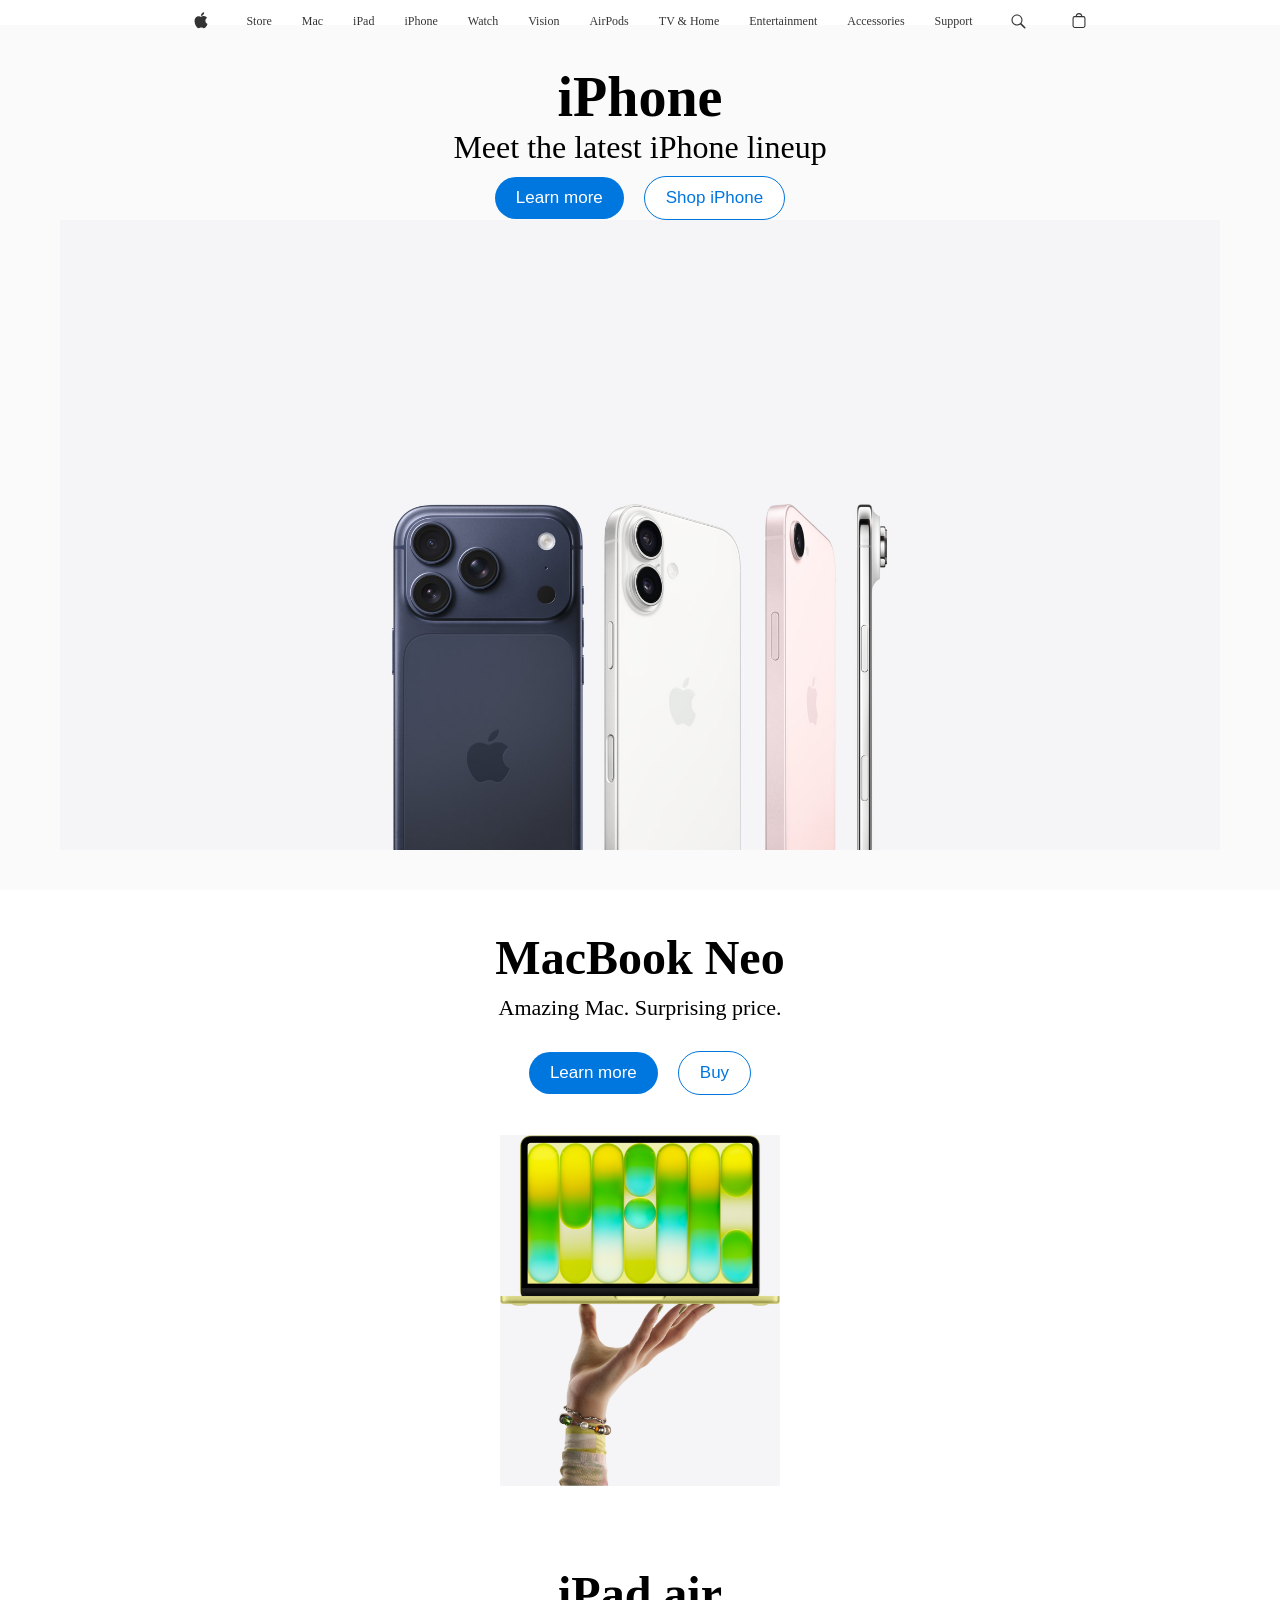
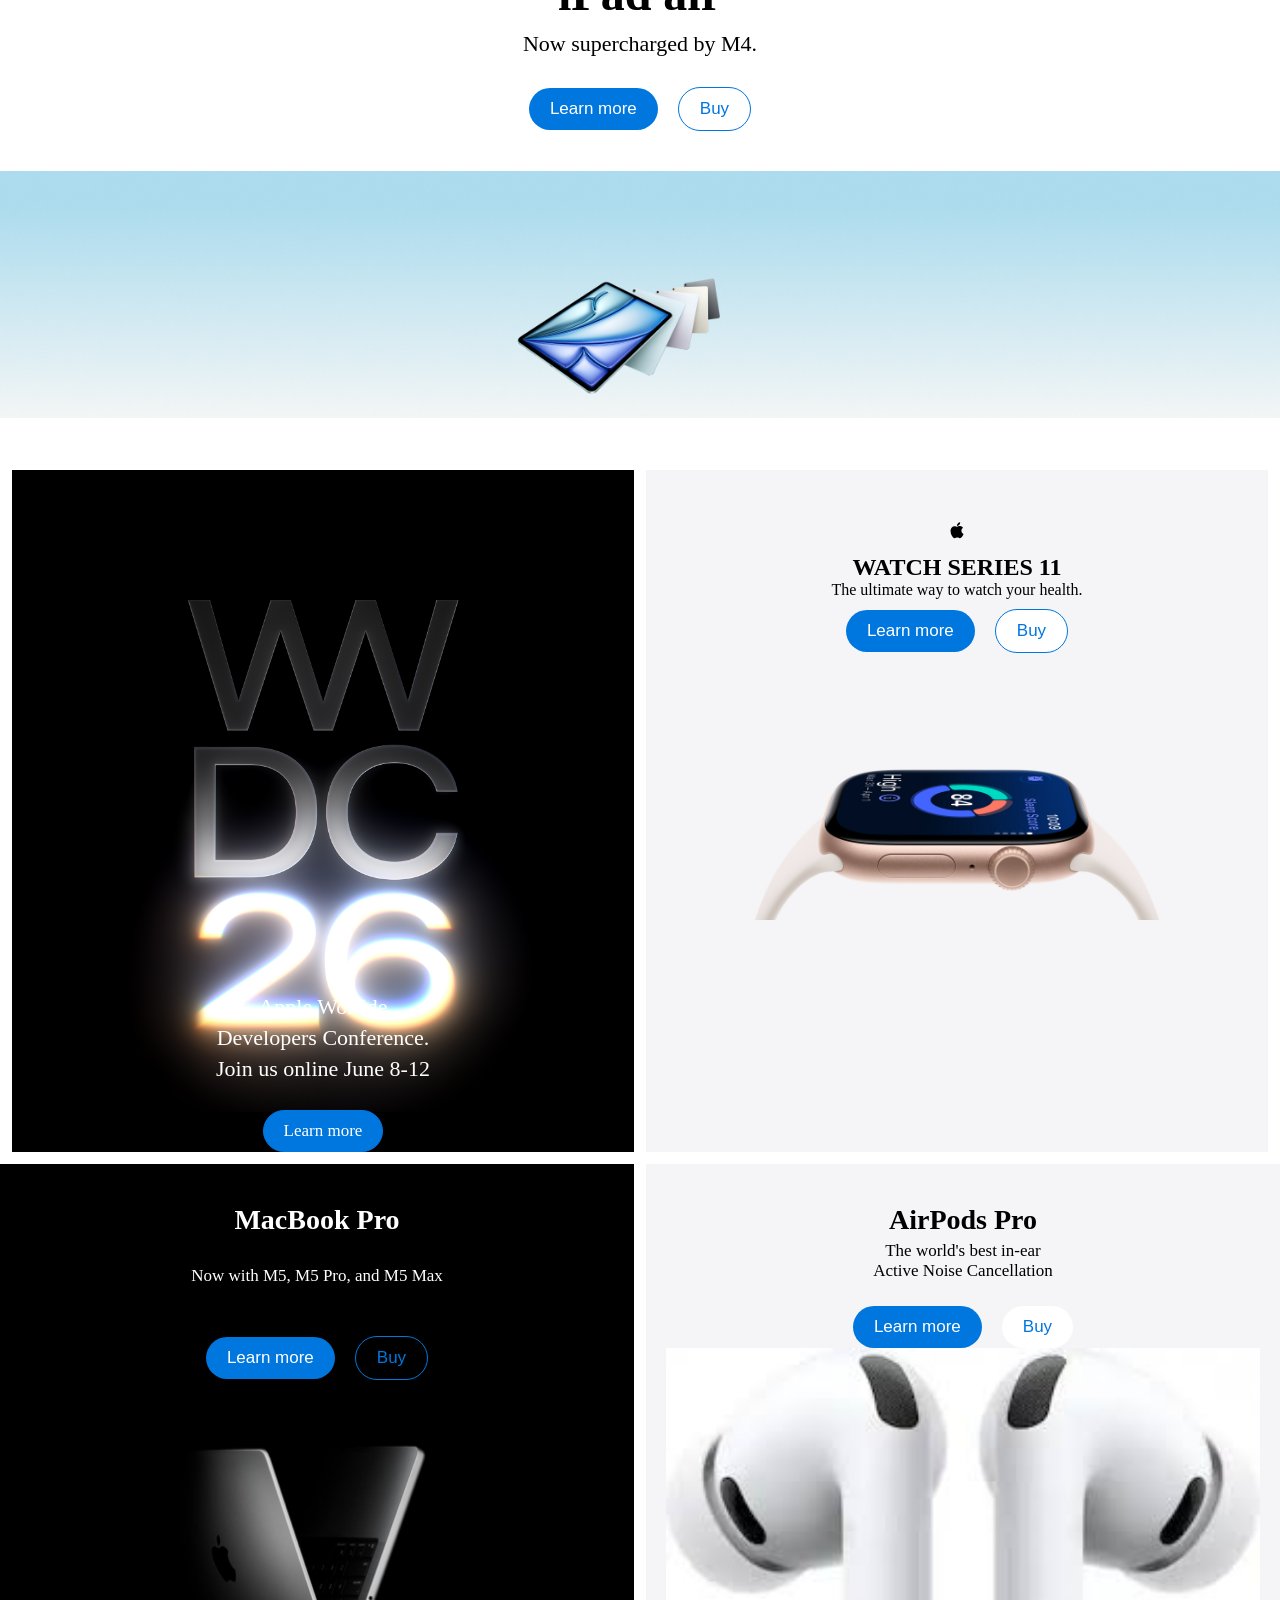
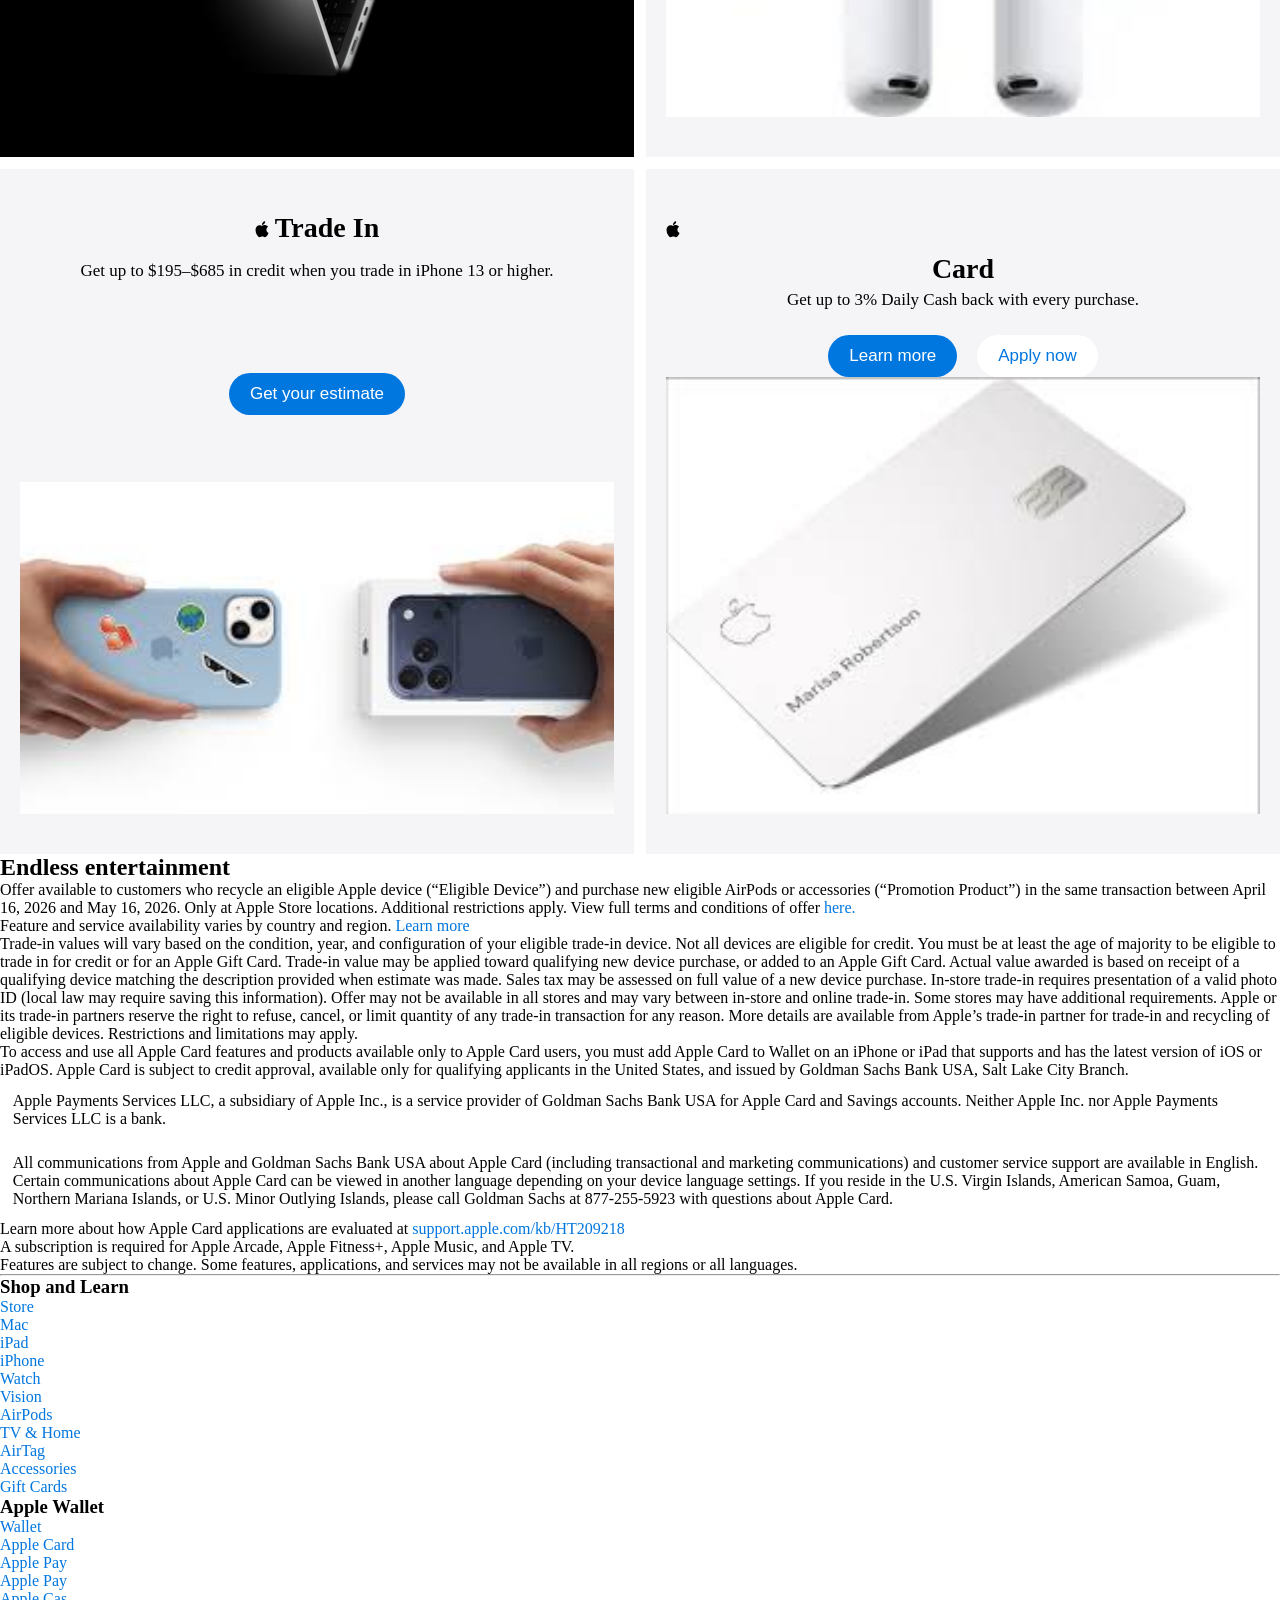
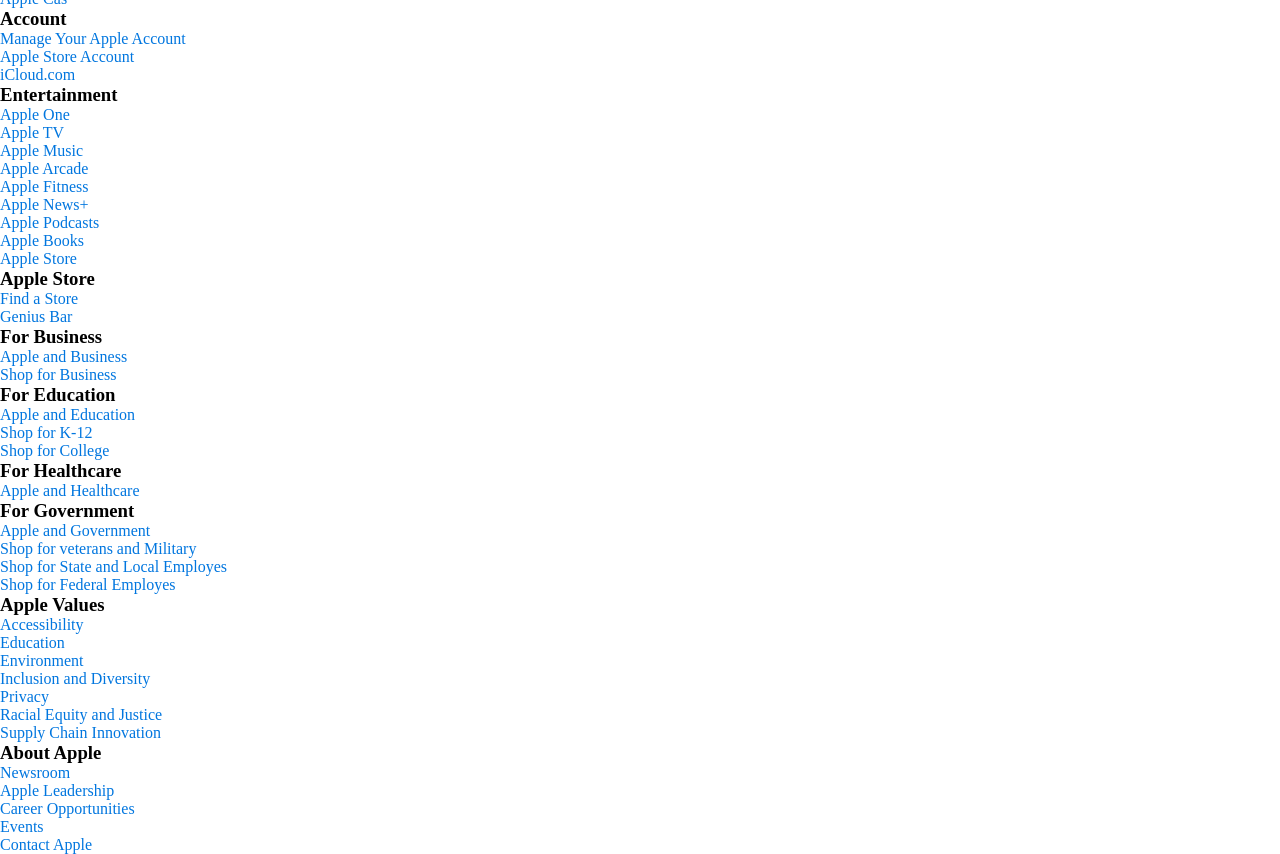
==== commit 5d73c738: "refactor: organize CSS structure and improve Apple homepage layout" ====
--- a/index.html
+++ b/index.html
@@ -53,11 +53,11 @@
             <p class="hero-subtitle">Meet the latest iPhone lineup</p>
           </div>
           <div class="hero-links">
-            <a class="button first-button" href="https://www.apple.com/iphone/"
+            <a class="btn first-button" href="https://www.apple.com/iphone/"
               >Learn more</a
             >
             <a
-              class="button secondary-button"
+              class="btn secondary-button"
               href="https://www.apple.com/shop/buy-iphone"
               >Shop iPhone</a
             >
@@ -77,8 +77,8 @@
           <h2>MacBook Neo</h2>
           <p>Amazing Mac. Surprising price.</p>
           <div class="product-links">
-            <a class="mac-button third-button" href="#">Learn more</a>
-            <a class="mac-button fourth-button" href="#">Buy</a>
+            <a class="btn third-button" href="#">Learn more</a>
+            <a class="btn fourth-button" href="#">Buy</a>
           </div>
         </div>
 
@@ -92,8 +92,8 @@
           <h2>iPad air</h2>
           <p>Now supercharged by M4.</p>
           <div class="product-links">
-            <a class="iPad-button fifth-button" href="#">Learn more</a>
-            <a class="iPad-button sixth-button" href="#">Buy</a>
+            <a class="btn fifth-button" href="#">Learn more</a>
+            <a class="btn sixth-button" href="#">Buy</a>
           </div>
         </div>
         <div class="product-iPad-image">
@@ -113,7 +113,9 @@
               Developers Conference. <br />
               Join us online June 8-12
             </p>
-            <a class="promo-wwdc-button seventh-wwdc-button" href="#">Learn more</a>
+            <a class="promo-wwdc-button seventh-wwdc-button" href="#"
+              >Learn more</a
+            >
           </div>
 
           <div>
@@ -126,11 +128,13 @@
 
         <article class="promo-card promo-watch">
           <div class="product-content">
-            <img
-              class="product-logo"
-              src="assets/logos/logo.svg"
-              alt="Apple Watch Series 11"
-            />
+            <div class="product1-title">
+              <img
+                class="grid-logo"
+                src="assets/logos/logo.svg"
+                alt="Apple Watch Series 11"
+              />
+            </div>
 
             <h2 class="product-title">WATCH SERIES 11</h2>
 
@@ -139,8 +143,8 @@
             </p>
 
             <div class="product-links">
-              <a class="watch-button watch-button-series" href="#">Learn more</a>
-              <a class="watch-button watch-button-series-salles" href="#">Buy</a>
+              <a class="btn watch-button-series" href="#">Learn more</a>
+              <a class="btn watch-button-series-salles" href="#">Buy</a>
             </div>
           </div>
 
@@ -152,10 +156,6 @@
           </div>
         </article>
       </section>
-
-      <!-- <section class="product product-watch">
-      
-      </section> -->
 
       <!-- Grid Section -->
       <section class="product-grid">
@@ -163,8 +163,11 @@
           <article class="grid-item">
             <h2>MacBook Pro</h2>
             <p>Now with M5, M5 Pro, and M5 Max</p>
-            <a href="#">Learn more</a>
-            <a href="#">Learn more</a>
+            <div>
+              <a class="btn Mack-pro" href="#">Learn more</a>
+              <a class="btn MacBook-button-pro" href="#">Buy</a>
+            </div>
+
             <div>
               <img
                 src="assets/images/MackBook Pro.jpg"
@@ -177,10 +180,8 @@
             <h2>AirPods Pro</h2>
             <p>The world's best in-ear <br />Active Noise Cancellation</p>
             <div>
-              <ul>
-                <li><a href="#">Learn more</a></li>
-                <li><a href="#">Buy</a></li>
-              </ul>
+              <a class="btn AirPods-button" href="#">Learn more</a>
+              <a class="btn AirPods-pro-button" href="#">Buy</a>
             </div>
 
             <div>
@@ -192,23 +193,22 @@
           </article>
 
           <article class="grid-item">
-            <div>
-              <div>
-                <img src="assets/logos/logo.svg" alt="" />
+            <div class="grid-header">
+              <div class="grid-title">
+                <img class="grid-logo" src="assets/logos/logo.svg" />
+                <h2>Trade In</h2>
               </div>
-            </div>
-            <h2>Trade In</h2>
-            <p>
-              Get up to $195-$685 in credit when you trade in iPhone 13 or
-              higher.
-            </p>
-            <div>
-              <ul>
-                <li><a href="">Get your estimate</a></li>
-              </ul>
-            </div>
-
-            <div>
+              <p>
+                Get up to $195–$685 in credit when you trade in iPhone 13 or
+                higher.
+              </p>
+            </div>
+
+            <div>
+              <a class="btn trading-button" href="">Get your estimate</a>
+            </div>
+
+            <div class="AirPods">
               <img
                 src="assets/images/iPhone_Trade_In.jpeg"
                 alt="Side-by-side, hand holding iPhone 13 in silicon case with stickers on back exterior, trade-in with hand holding new iPhone box for iPhone 17 Pro"
@@ -219,14 +219,12 @@
           <article class="grid-item">
             <div>
               <div>
-                <img src="assets/logos/logo.svg" alt="" />
+                <img class="grid-logo" src="assets/logos/logo.svg" alt="" />
                 <h2>Card</h2>
                 <p>Get up to 3% Daily Cash back with every purchase.</p>
                 <div>
-                  <ul>
-                    <li><a href="#">Learn more</a></li>
-                    <li><a href="#">Apply now</a></li>
-                  </ul>
+                  <a class="btn card-button" href="#">Learn more</a>
+                  <a class="btn card-button-pur" href="#">Apply now</a>
                 </div>
               </div>
             </div>
@@ -243,15 +241,16 @@
 
       <!-- Services Section -->
       <section class="services">
+        <h2>Endless entertainment</h2>
         <div>
           <article class="service-item">
-            <h2><img src="" alt="" /></h2>
+            <h2></h2>
             <p></p>
             <p></p>
           </article>
 
           <article class="service-item">
-            <h2><img src="" alt="" /></h2>
+            <h2></h2>
             <p></p>
             <div class="service-links">
               <a href=""></a>
@@ -264,9 +263,258 @@
     </main>
 
     <footer class="site-footer">
-      <div class="container">
+      <div>
         <section class="footer-info">
-          <p></p>
+          <div>
+            <ol>
+              <li>
+                Offer available to customers who recycle an eligible Apple
+                device (“Eligible Device”) and purchase new eligible AirPods or
+                accessories (“Promotion Product”) in the same transaction
+                between April 16, 2026 and May 16, 2026. Only at Apple Store
+                locations. Additional restrictions apply. View full terms and
+                conditions of offer
+                <a href="https://www.apple.com/promo/">here.</a>
+              </li>
+              <li>
+                Feature and service availability varies by country and region.
+                <a
+                  href="https://support.apple.com/guide/business/feature-availability-axmef1c47twq/web"
+                  >Learn more</a
+                >
+              </li>
+              <li>
+                Trade‑in values will vary based on the condition, year, and
+                configuration of your eligible trade‑in device. Not all devices
+                are eligible for credit. You must be at least the age of
+                majority to be eligible to trade in for credit or for an Apple
+                Gift Card. Trade‑in value may be applied toward qualifying new
+                device purchase, or added to an Apple Gift Card. Actual value
+                awarded is based on receipt of a qualifying device matching the
+                description provided when estimate was made. Sales tax may be
+                assessed on full value of a new device purchase. In‑store
+                trade‑in requires presentation of a valid photo ID (local law
+                may require saving this information). Offer may not be available
+                in all stores and may vary between in‑store and online trade‑in.
+                Some stores may have additional requirements. Apple or its
+                trade‑in partners reserve the right to refuse, cancel, or limit
+                quantity of any trade‑in transaction for any reason. More
+                details are available from Apple’s trade-in partner for trade‑in
+                and recycling of eligible devices. Restrictions and limitations
+                may apply.
+              </li>
+            </ol>
+          </div>
+          <div>
+            <ul>
+              <li>
+                <span>
+                  <p>
+                    To access and use all Apple Card features and products
+                    available only to Apple Card users, you must add Apple Card
+                    to Wallet on an iPhone or iPad that supports and has the
+                    latest version of iOS or iPadOS. Apple Card is subject to
+                    credit approval, available only for qualifying applicants in
+                    the United States, and issued by Goldman Sachs Bank USA,
+                    Salt Lake City Branch.
+                  </p>
+                  <p style="padding: 0.8rem">
+                    Apple Payments Services LLC, a subsidiary of Apple Inc., is
+                    a service provider of Goldman Sachs Bank USA for Apple Card
+                    and Savings accounts. Neither Apple Inc. nor Apple Payments
+                    Services LLC is a bank.
+                  </p>
+                  <p style="padding: 0.8rem">
+                    All communications from Apple and Goldman Sachs Bank USA
+                    about Apple Card (including transactional and marketing
+                    communications) and customer service support are available
+                    in English. Certain communications about Apple Card can be
+                    viewed in another language depending on your device language
+                    settings. If you reside in the U.S. Virgin Islands, American
+                    Samoa, Guam, Northern Mariana Islands, or U.S. Minor
+                    Outlying Islands, please call Goldman Sachs at 877-255-5923
+                    with questions about Apple Card.
+                  </p>
+                </span>
+              </li>
+              <li>
+                <span>
+                  Learn more about how Apple Card applications are evaluated at
+                  <a href="https://support.apple.com/en-us/102585"
+                    >support.apple.com/kb/HT209218</a
+                  >
+                </span>
+              </li>
+              <li>
+                A subscription is required for Apple Arcade, Apple Fitness+,
+                Apple Music, and Apple TV.
+              </li>
+              <li>
+                Features are subject to change. Some features, applications, and
+                services may not be available in all regions or all languages.
+              </li>
+            </ul>
+          </div>
+          <hr />
+          <nav>
+            <div>
+              <h3>
+                <span><strong>Shop and Learn</strong></span>
+              </h3>
+              <ul>
+                <li><a href="https://www.apple.com/store">Store</a></li>
+                <li><a href="https://www.apple.com/mac/">Mac</a></li>
+                <li><a href="https://www.apple.com/ipad/">iPad</a></li>
+                <li><a href="https://www.apple.com/iphone/">iPhone</a></li>
+                <li><a href="https://www.apple.com/watch/">Watch</a></li>
+                <li>
+                  <a href="https://www.apple.com/apple-vision-pro/">Vision</a>
+                </li>
+                <li><a href="https://www.apple.com/airpods/">AirPods</a></li>
+                <li><a href="https://www.apple.com/tv-home/">TV & Home</a></li>
+                <li><a href="https://www.apple.com/airtag/">AirTag</a></li>
+                <li>
+                  <a href="https://www.apple.com/us/shop/goto/buy_accessories"
+                    >Accessories</a
+                  >
+                </li>
+                <li>
+                  <a href="https://www.apple.com/us/shop/goto/giftcards"
+                    >Gift Cards</a
+                  >
+                </li>
+              </ul>
+            </div>
+            <div>
+              <h3>
+                <span><strong>Apple Wallet</strong></span>
+              </h3>
+              <ul>
+                <li><a href="https://www.apple.com/wallet/">Wallet</a></li>
+                <li>
+                  <a href="https://www.apple.com/apple-card/">Apple Card</a>
+                </li>
+                <li>
+                  <a href="https://www.apple.com/apple-pay/">Apple Pay</a>
+                </li>
+                <li>
+                  <a href="https://www.apple.com/apple-cash/">Apple Pay</a>
+                </li>
+                <li>
+                  <a href="https://www.apple.com/apple-cash/">Apple Cas</a>
+                </li>
+              </ul>
+            </div>
+            <div>
+              <h3>
+                <span><strong>Account</strong></span>
+              </h3>
+              <ul>
+                <li>
+                  <a href="https://account.apple.com/"
+                    >Manage Your Apple Account</a
+                  >
+                </li>
+                <li>
+                  <a href="https://www.apple.com/us/shop/goto/account"
+                    >Apple Store Account</a
+                  >
+                </li>
+                <li><a href="https://www.icloud.com/">iCloud.com</a></li>
+              </ul>
+            </div>
+            <div>
+              <h3>
+                <span><strong>Entertainment</strong></span>
+              </h3>
+              <ul>
+                <li>
+                  <a href="https://www.apple.com/apple-one/">Apple One</a>
+                </li>
+                <li><a href="https://www.apple.com/apple-tv/">Apple TV</a></li>
+                <li>
+                  <a href="https://www.apple.com/apple-music/">Apple Music</a>
+                </li>
+                <li>
+                  <a href="https://www.apple.com/apple-arcade/">Apple Arcade</a>
+                </li>
+                <li>
+                  <a href="https://www.apple.com/apple-fitness-plus/"
+                    >Apple Fitness</a
+                  >
+                </li>
+                <li>
+                  <a href="https://www.apple.com/apple-news/">Apple News+</a>
+                </li>
+                <li>
+                  <a href="https://www.apple.com/apple-podcasts/"
+                    >Apple Podcasts</a
+                  >
+                </li>
+                <li>
+                  <a href="https://www.apple.com/apple-books/">Apple Books</a>
+                </li>
+                <li>
+                  <a href="https://www.apple.com/app-store/">Apple Store</a>
+                </li>
+              </ul>
+            </div>
+          </nav>
+          <div>
+            <h3>Apple Store</h3>
+            <ul>
+              <li><a href="https://www.apple.com/retail/">Find a Store</a></li>
+              <li>
+                <a href="https://www.apple.com/retail/geniusbar/">Genius Bar</a>
+              </li>
+              <li></li>
+            </ul>
+          </div>
+          <div class="links-wrapper-4">
+            <h3>For Business</h3>
+            <ul>
+              <li><a href="#">Apple and Business</a></li>
+              <li><a href="#">Shop for Business</a></li>
+            </ul>
+            <h3>For Education</h3>
+            <ul>
+              <li><a href="#">Apple and Education</a></li>
+              <li><a href="#">Shop for K-12</a></li>
+              <li><a href="#">Shop for College</a></li>
+            </ul>
+            <h3>For Healthcare</h3>
+            <ul>
+              <li><a href="#">Apple and Healthcare</a></li>
+            </ul>
+            <h3>For Government</h3>
+            <ul>
+              <li><a href="#">Apple and Government</a></li>
+              <li><a href="#">Shop for veterans and Military</a></li>
+              <li><a href="#">Shop for State and Local Employes</a></li>
+              <li><a href="#">Shop for Federal Employes</a></li>
+            </ul>
+          </div>
+
+          <div class="links-wrapper-5">
+            <h3>Apple Values</h3>
+            <ul>
+              <li><a href="#">Accessibility</a></li>
+              <li><a href="#">Education</a></li>
+              <li><a href="#">Environment</a></li>
+              <li><a href="#">Inclusion and Diversity</a></li>
+              <li><a href="#">Privacy</a></li>
+              <li><a href="#">Racial Equity and Justice</a></li>
+              <li><a href="#">Supply Chain Innovation</a></li>
+            </ul>
+            <h3>About Apple</h3>
+            <ul>
+              <li><a href="#">Newsroom</a></li>
+              <li><a href="#">Apple Leadership</a></li>
+              <li><a href="#">Career Opportunities</a></li>
+              <li><a href="#">Events</a></li>
+              <li><a href="#">Contact Apple</a></li>
+            </ul>
+          </div>
         </section>
       </div>
     </footer>
--- a/css/style.css
+++ b/css/style.css
@@ -1,13 +1,10 @@
+  /* Reset / Base Styles */
 * {
   padding: 0;
   margin: 0;
   box-sizing: border-box;
 }
 
-
-
-
-
 img {
   max-width: 100%;
   display: block;
@@ -19,6 +16,15 @@
 ul {
   list-style: none;
 }
+
+ /* Layout Container */
+.container {
+  max-width: 1200px;
+  margin: 0 auto;
+  padding: 0 20px;
+}
+
+ /* Header Navigation */
 .header-wrapper {
   position: sticky;
   background-color: #fff;
@@ -28,18 +34,13 @@
   font-size: 0.75rem;
   z-index: 1000;
 }
+
+/* Navigation List */
 .header-wrapper ul {
   display: flex;
-  -webkit-box-pack: justify;
-  justify-content: space-between;
-  list-style: none;
-}
-
-.container {
-  width: 950px;
-  /* max-width: 1200px; */
-  padding: 0 10px;
-  margin: 0 auto;
+  align-items: center;
+  justify-content: center;
+  gap: 30px;
 }
 
 .header-wrapper .main-navigation ul li a {
@@ -64,6 +65,7 @@
   padding: 0 8px;
 }
 
+ /* Hero Section */
 .hero {
   text-align: center;
   background: #fafafa;
@@ -76,6 +78,8 @@
   flex-direction: column;
   position: relative;
 }
+
+/* Hero Typography */
 .typography-hero-title {
   font-size: 56px;
   font-weight: 600;
@@ -84,7 +88,8 @@
   font-size: 2em;
 }
 
-.button {
+  /* Button System */
+.btn {
   display: inline-block;
   padding: 11px 21px;
   font-size: 17px;
@@ -120,7 +125,6 @@
   transform: scale(0.97);
 }
 
-
 .hero-image {
   width: 100%;
   height: 70vh;
@@ -134,6 +138,8 @@
   object-fit: cover;
   object-position: center;
 }
+
+  /* Product Sections */
 .product {
   background: #fff;
   text-align: center;
@@ -149,16 +155,6 @@
   margin: 10px 0 20px;
 }
 
-.mac-button {
-  display: inline-block;
-  padding: 10px 20px;
-  font-size: 17px;
-  font-weight: 500;
-  border-radius: 980px;
-  transition: all 0.25s ease;
-  margin: 0 8px;
-  margin-top: 10px;
-}
 .third-button {
   background: #0076df;
   color: #fff;
@@ -186,16 +182,6 @@
   max-width: 100%;
 }
 
-.iPad-button {
-  display: inline-block;
-  padding: 10px 20px;
-  font-size: 17px;
-  font-weight: 500;
-  border-radius: 980px;
-  transition: all 0.25s ease;
-  margin: 0 8px;
-  margin-top: 10px;
-}
 .fifth-button {
   background: #0076df;
   color: #fff;
@@ -213,6 +199,7 @@
   transform: scale(0.97);
 }
 
+ /* Promotion Section */
 .promotion {
   display: grid;
   grid-template-columns: 1fr 1fr;
@@ -269,27 +256,13 @@
   border: 1px solid #0076df;
 }
 
-.watch-button {
-  display: inline-block;
-  padding: 11px 21px;
-  font-size: 17px;
-  font-weight: 500;
-  border-radius: 980px;
-  transition: all 0.25s ease;
-  margin: 0 8px;
-  margin-top: 10px;
-  font-family:
-    SF Pro Text,
-    SF Pro Icons,
-    Helvetica Neue,
-    Helvetica,
-    Arial,
-    sans-serif;
-}
 .product-logo {
-  width: 40px;
-  margin-bottom: 10px;
-}
+  width: 22px;
+  height: auto;
+  width: 22px;
+  margin-top: -2px;
+}
+
 .watch-button-series {
   background: #0076df;
   color: #fff;
@@ -307,20 +280,28 @@
   transform: scale(0.97);
 }
 
-
+.product-grid {
+  width: 100%;
+}
+
+  /* Product Grid Section */
 .product-grid .grid-content {
   display: grid;
   grid-template-columns: 1fr 1fr;
   gap: 12px;
-  padding: 12px;
 }
 
 .grid-item {
   position: relative;
   padding: 40px 20px;
+  min-height: 580px;
   text-align: center;
   background: #f5f5f7;
   overflow: hidden;
+
+  display: flex;
+  flex-direction: column;
+  justify-content: space-between;
 }
 
 .grid-item h2 {
@@ -334,19 +315,100 @@
   margin-bottom: 15px;
 }
 
-.grid-item a {
-  display: inline-block;
-  margin: 0 8px;
-  color: #0076df;
-}
-
-.grid-item img {
-  max-width: 100%;
-  margin-top: 30px;
-}
-
+.grid-item img:not(.grid-logo) {
+  width: 100%;
+  object-fit: contain;
+}
+
+.grid-header {
+  display: flex;
+  flex-direction: column;
+  align-items: center;
+  text-align: center;
+}
+.product-content {
+  display: flex;
+  flex-direction: column;
+  align-items: center;
+  text-align: center;
+}
+.product1-title {
+  display: flex;
+  align-items: center;
+  gap: 6px;
+}
+.grid-title {
+  display: flex;
+  align-items: center;
+  gap: 6px;
+}
+
+.grid-header p {
+  font-size: 17px;
+  /* color: #6e6e73; */
+  margin-top: 6px;
+  line-height: 1.4;
+}
+
+.grid-header h2 {
+  font-size: 28px;
+  font-weight: 600;
+}
 .grid-item:first-child {
   background: #000;
   color: white;
 }
 
+.Mack-pro {
+  background: #0076df;
+  color: #fff;
+}
+.MacBook-button-pro {
+  background: #000;
+  color: #0076df;
+  border: 1px solid #0076df;
+}
+.MacBook-button-pro:hover {
+  background: #0076df;
+  color: #fff;
+}
+
+.AirPods-button {
+  background: #0076df;
+  color: #fff;
+}
+.AirPods-pro-button {
+  background: #fff;
+  color: #0076df;
+}
+.AirPods-pro-button:hover {
+  background: #0076df;
+  color: #fff;
+}
+.AirPods-pro-button:active {
+  transform: scale(0.97);
+}
+
+.trading-button {
+  background: #0076df;
+  color: #fff;
+}
+
+.card-button {
+  background: #0076df;
+  color: #fff;
+}
+.card-button-pur {
+  background: #fff;
+  color: #0076df;
+}
+.card-button-pur:hover {
+  background: #0076df;
+  color: #fff;
+}
+
+.card-button-pur:active {
+  transform: scale(0.97);
+}
+
+/* Footer Section */
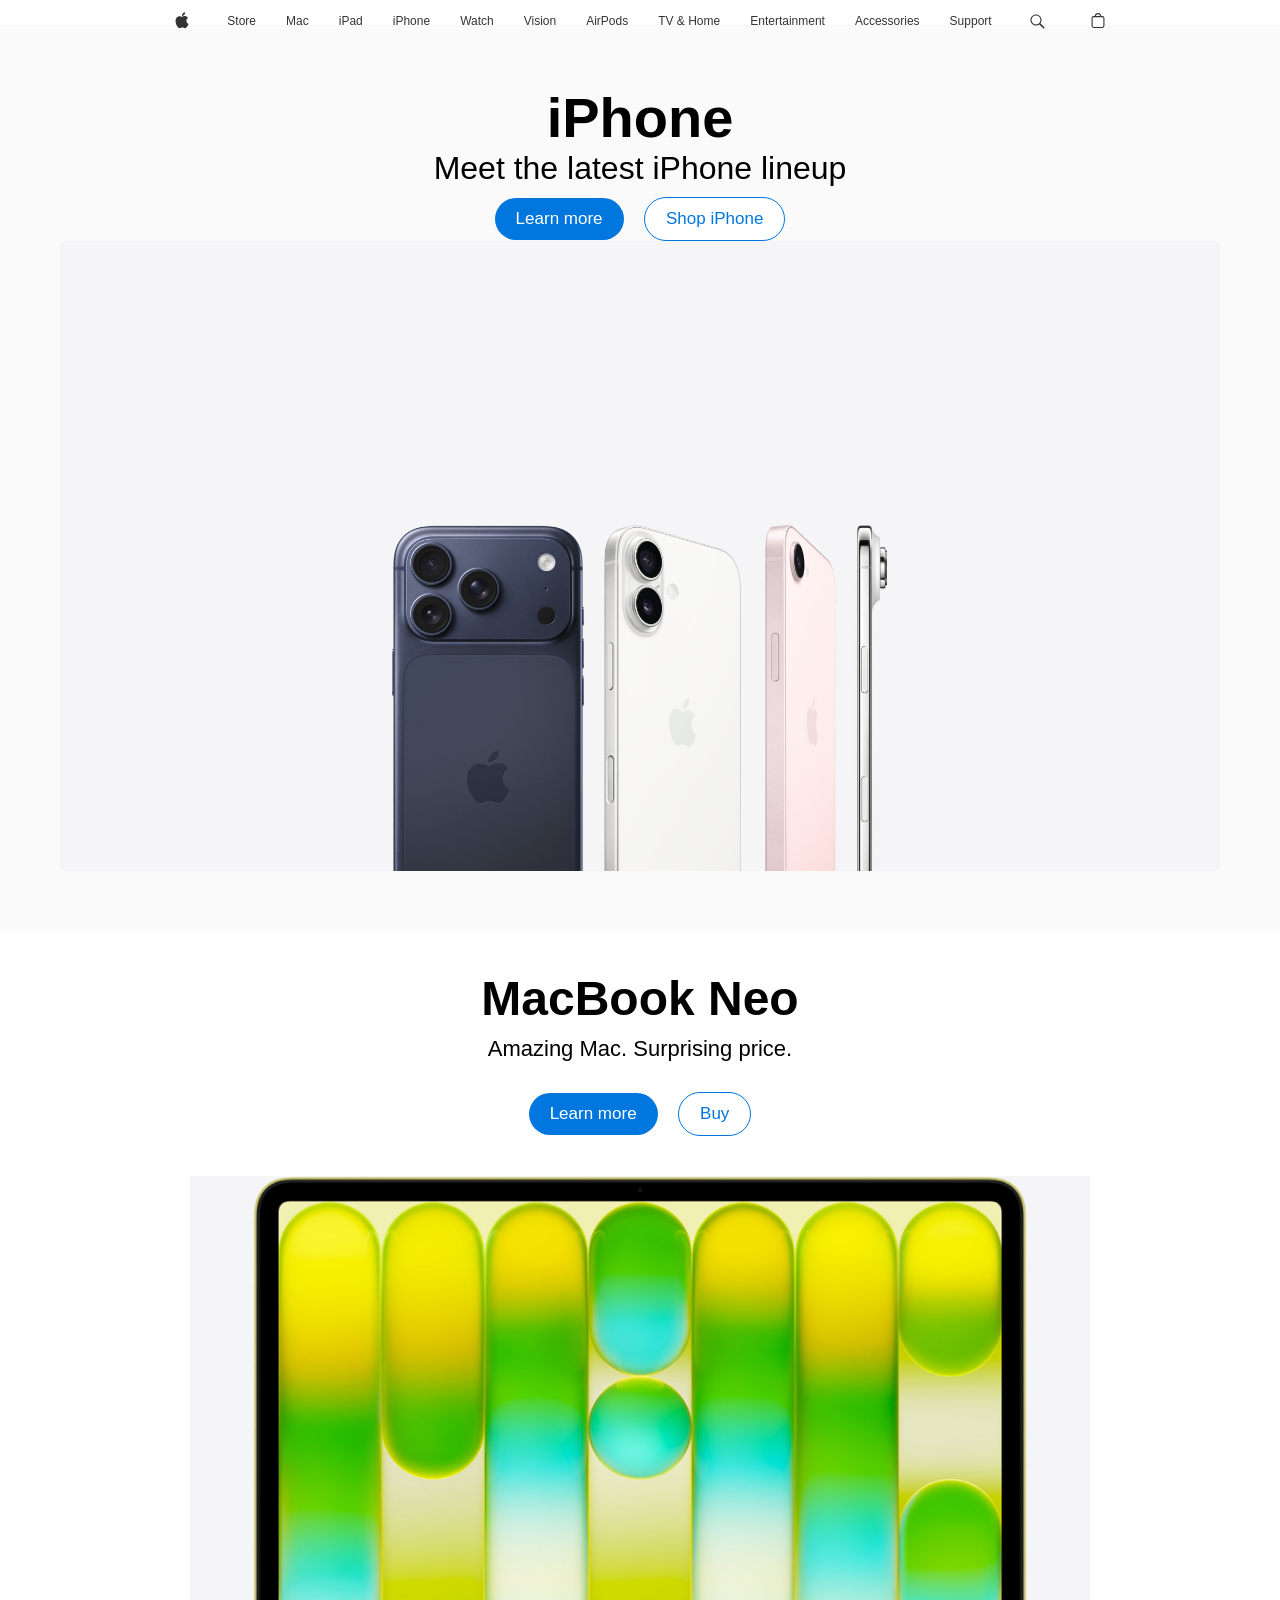
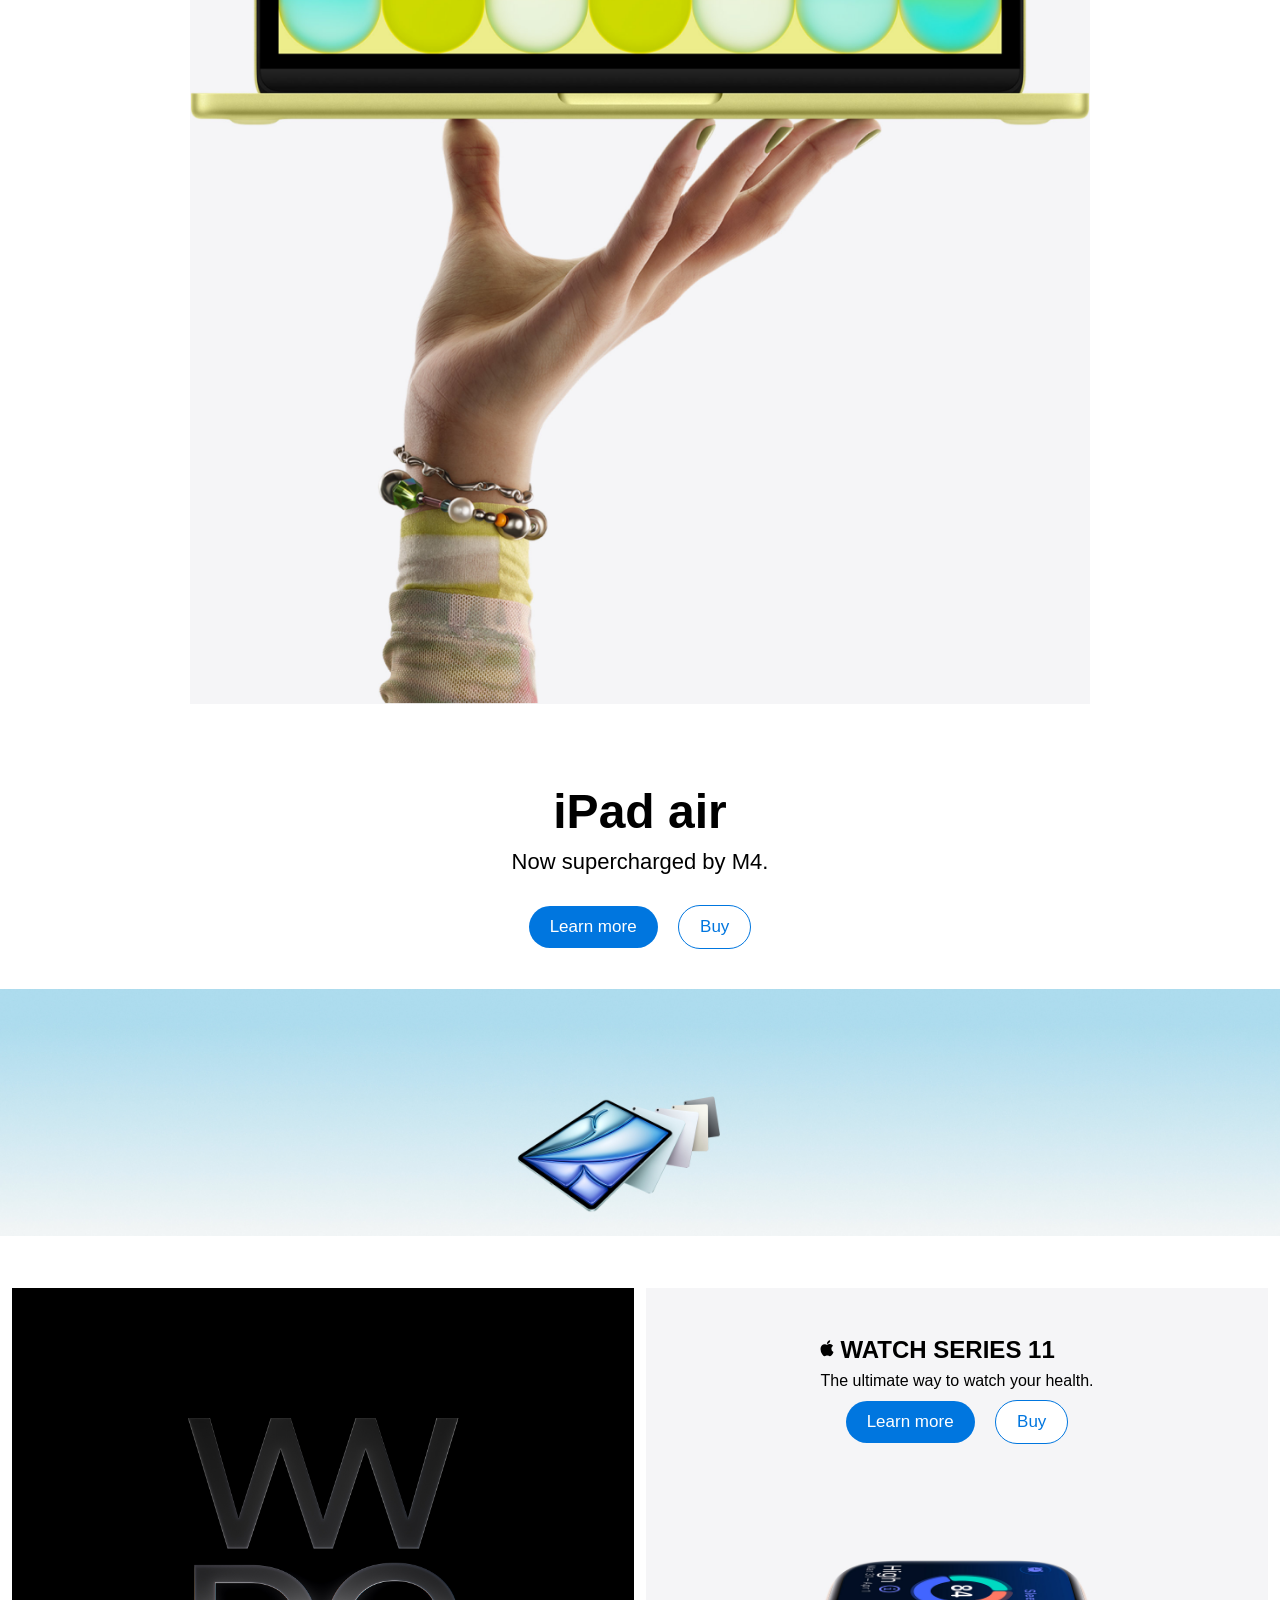
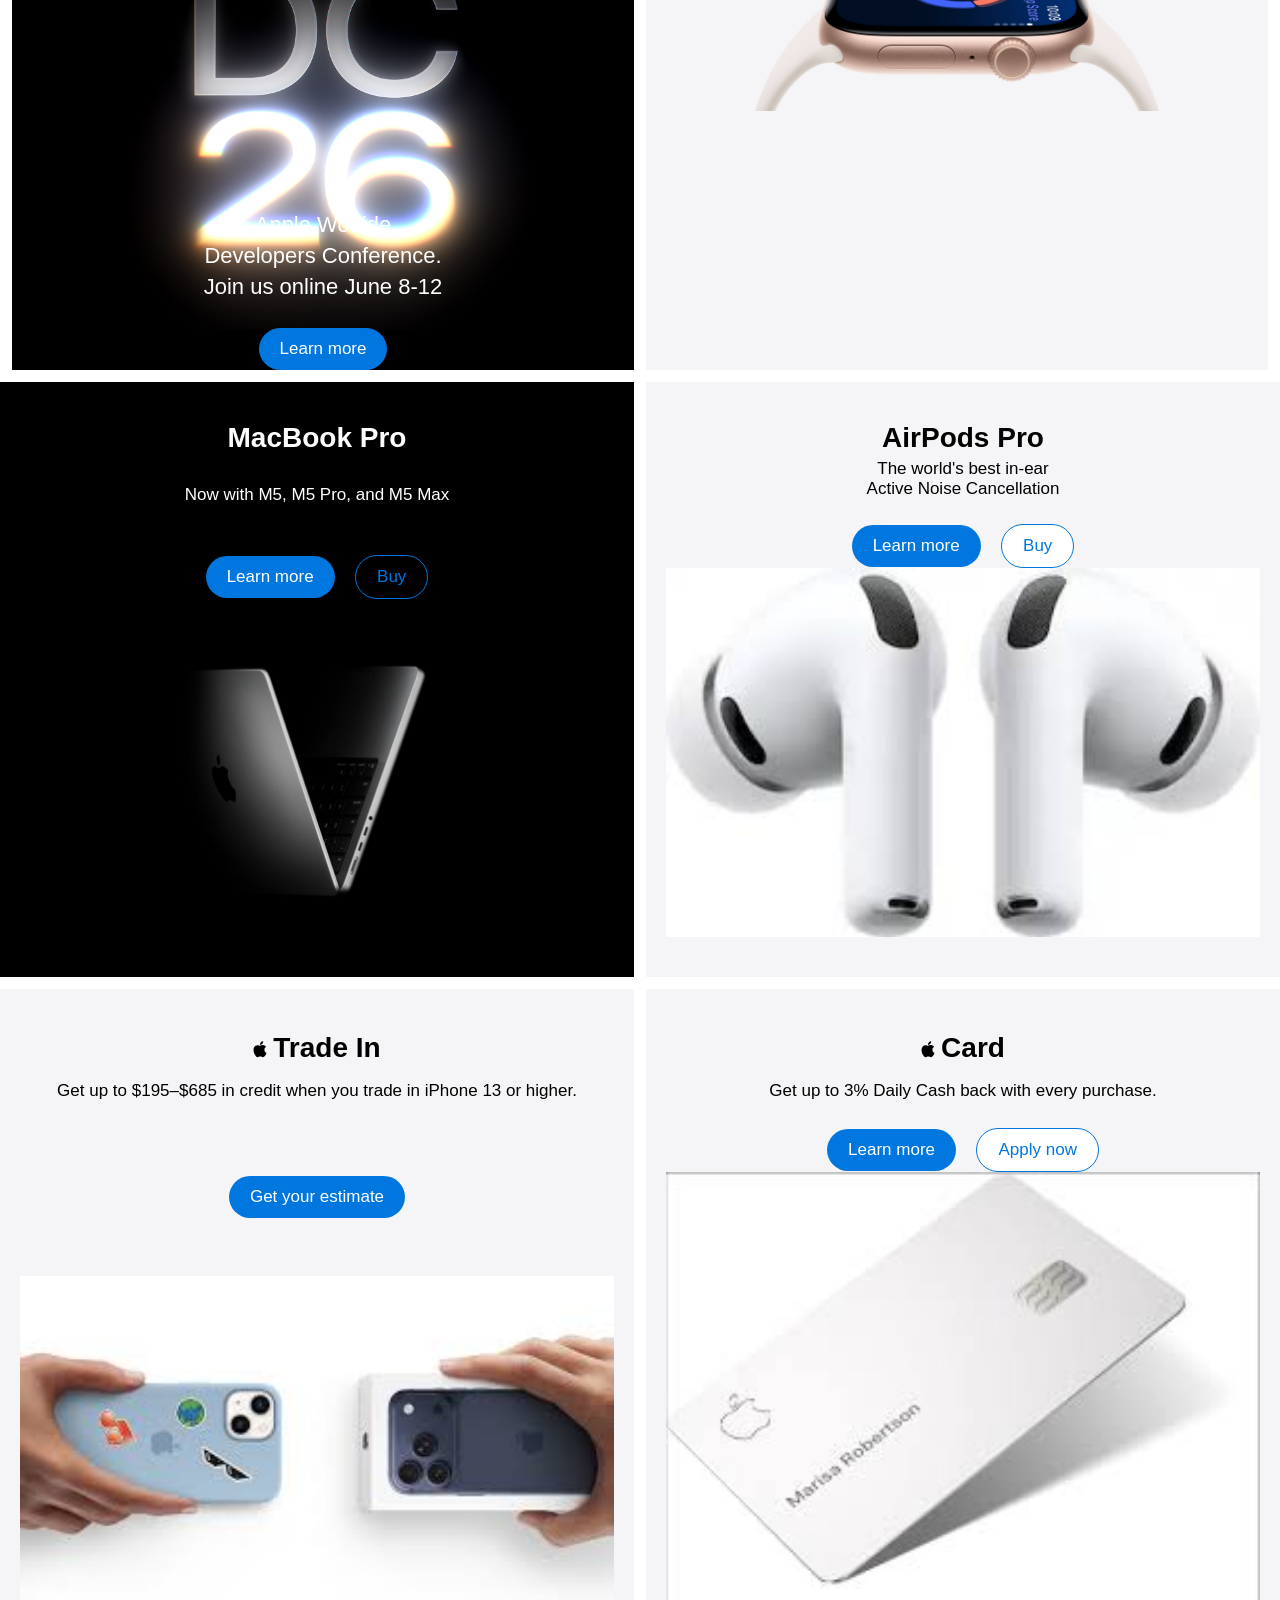
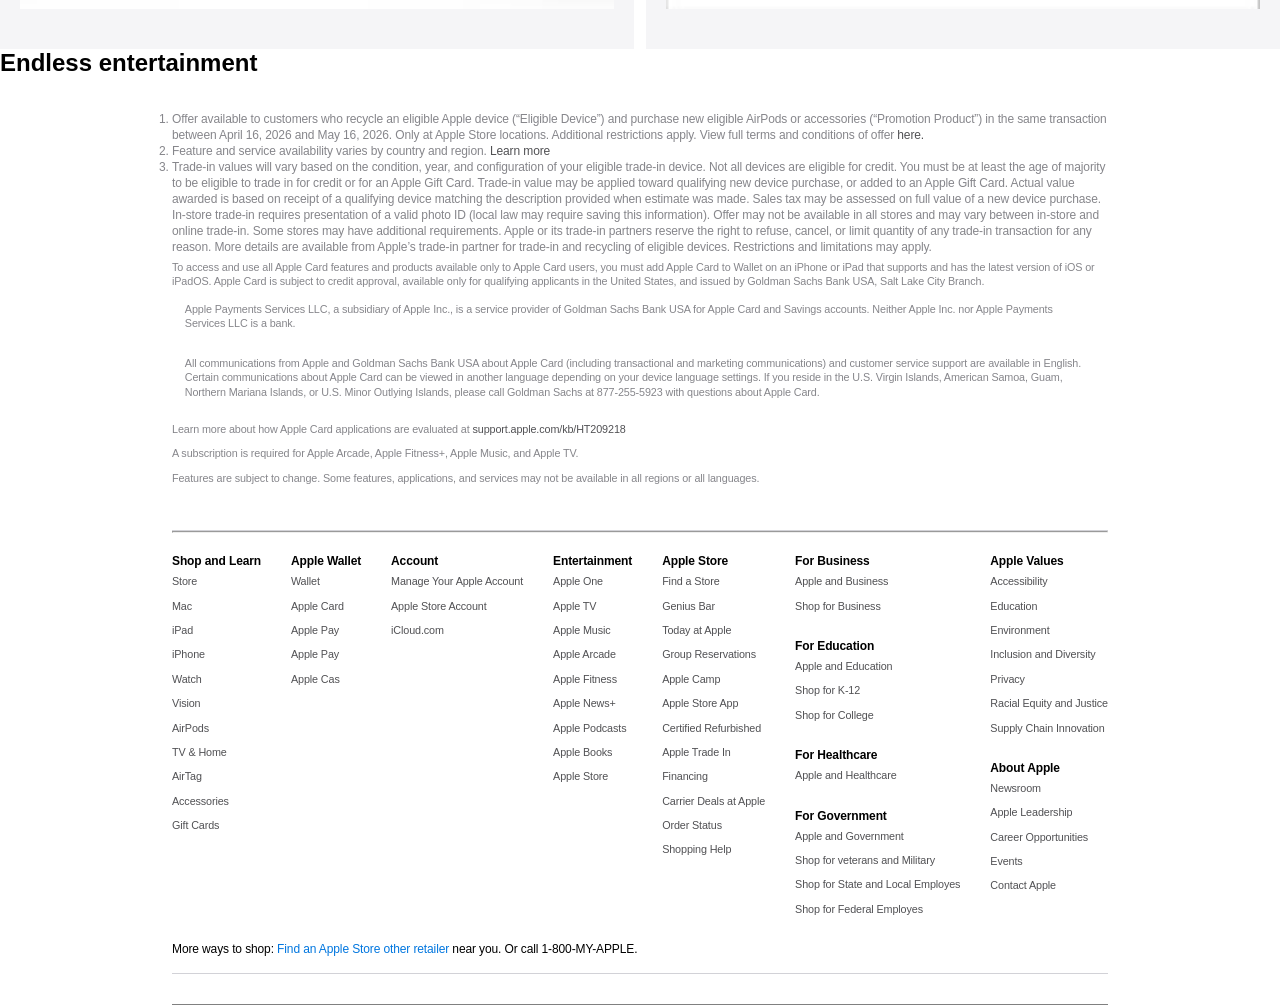
==== commit de26a211: "style: refine Apple homepage layout and improve component structure" ====
--- a/index.html
+++ b/index.html
@@ -53,11 +53,11 @@
             <p class="hero-subtitle">Meet the latest iPhone lineup</p>
           </div>
           <div class="hero-links">
-            <a class="btn first-button" href="https://www.apple.com/iphone/"
+            <a class="btn btn-primary" href="https://www.apple.com/iphone/"
               >Learn more</a
             >
             <a
-              class="btn secondary-button"
+              class="btn btn-outline"
               href="https://www.apple.com/shop/buy-iphone"
               >Shop iPhone</a
             >
@@ -78,7 +78,7 @@
           <p>Amazing Mac. Surprising price.</p>
           <div class="product-links">
             <a class="btn third-button" href="#">Learn more</a>
-            <a class="btn fourth-button" href="#">Buy</a>
+            <a class="btn btn-outline" href="#">Buy</a>
           </div>
         </div>
 
@@ -93,7 +93,7 @@
           <p>Now supercharged by M4.</p>
           <div class="product-links">
             <a class="btn fifth-button" href="#">Learn more</a>
-            <a class="btn sixth-button" href="#">Buy</a>
+            <a class="btn btn-outline" href="#">Buy</a>
           </div>
         </div>
         <div class="product-iPad-image">
@@ -128,23 +128,24 @@
 
         <article class="promo-card promo-watch">
           <div class="product-content">
-            <div class="product1-title">
-              <img
-                class="grid-logo"
-                src="assets/logos/logo.svg"
-                alt="Apple Watch Series 11"
-              />
-            </div>
-
-            <h2 class="product-title">WATCH SERIES 11</h2>
-
-            <p class="product-subtitle">
-              The ultimate way to watch your health.
-            </p>
+            <div>
+              <div class="product1-title">
+                <img
+                  class="grid-logo"
+                  src="assets/logos/logo.svg"
+                  alt="Apple Watch Series 11"
+                />
+                <h2 class="product-title">WATCH SERIES 11</h2>
+              </div>
+
+              <p class="product-subtitle">
+                The ultimate way to watch your health.
+              </p>
+            </div>
 
             <div class="product-links">
               <a class="btn watch-button-series" href="#">Learn more</a>
-              <a class="btn watch-button-series-salles" href="#">Buy</a>
+              <a class="btn btn-outline" href="#">Buy</a>
             </div>
           </div>
 
@@ -175,13 +176,12 @@
               />
             </div>
           </article>
-
           <article class="grid-item">
             <h2>AirPods Pro</h2>
             <p>The world's best in-ear <br />Active Noise Cancellation</p>
             <div>
               <a class="btn AirPods-button" href="#">Learn more</a>
-              <a class="btn AirPods-pro-button" href="#">Buy</a>
+              <a class="btn btn-outline" href="#">Buy</a>
             </div>
 
             <div>
@@ -217,15 +217,16 @@
           </article>
 
           <article class="grid-item">
-            <div>
-              <div>
+            <div class="grid-header">
+              <div class="grid-title">
                 <img class="grid-logo" src="assets/logos/logo.svg" alt="" />
                 <h2>Card</h2>
-                <p>Get up to 3% Daily Cash back with every purchase.</p>
-                <div>
-                  <a class="btn card-button" href="#">Learn more</a>
-                  <a class="btn card-button-pur" href="#">Apply now</a>
-                </div>
+              </div>
+              <p>Get up to 3% Daily Cash back with every purchase.</p>
+
+              <div>
+                <a class="btn card-button" href="#">Learn more</a>
+                <a class="btn btn-outline" href="#">Apply now</a>
               </div>
             </div>
 
@@ -263,100 +264,105 @@
     </main>
 
     <footer class="site-footer">
-      <div>
+      <div class="footer-content">
         <section class="footer-info">
-          <div>
-            <ol>
-              <li>
-                Offer available to customers who recycle an eligible Apple
-                device (“Eligible Device”) and purchase new eligible AirPods or
-                accessories (“Promotion Product”) in the same transaction
-                between April 16, 2026 and May 16, 2026. Only at Apple Store
-                locations. Additional restrictions apply. View full terms and
-                conditions of offer
-                <a href="https://www.apple.com/promo/">here.</a>
-              </li>
-              <li>
-                Feature and service availability varies by country and region.
-                <a
-                  href="https://support.apple.com/guide/business/feature-availability-axmef1c47twq/web"
-                  >Learn more</a
-                >
-              </li>
-              <li>
-                Trade‑in values will vary based on the condition, year, and
-                configuration of your eligible trade‑in device. Not all devices
-                are eligible for credit. You must be at least the age of
-                majority to be eligible to trade in for credit or for an Apple
-                Gift Card. Trade‑in value may be applied toward qualifying new
-                device purchase, or added to an Apple Gift Card. Actual value
-                awarded is based on receipt of a qualifying device matching the
-                description provided when estimate was made. Sales tax may be
-                assessed on full value of a new device purchase. In‑store
-                trade‑in requires presentation of a valid photo ID (local law
-                may require saving this information). Offer may not be available
-                in all stores and may vary between in‑store and online trade‑in.
-                Some stores may have additional requirements. Apple or its
-                trade‑in partners reserve the right to refuse, cancel, or limit
-                quantity of any trade‑in transaction for any reason. More
-                details are available from Apple’s trade-in partner for trade‑in
-                and recycling of eligible devices. Restrictions and limitations
-                may apply.
-              </li>
-            </ol>
-          </div>
-          <div>
-            <ul>
-              <li>
-                <span>
-                  <p>
-                    To access and use all Apple Card features and products
-                    available only to Apple Card users, you must add Apple Card
-                    to Wallet on an iPhone or iPad that supports and has the
-                    latest version of iOS or iPadOS. Apple Card is subject to
-                    credit approval, available only for qualifying applicants in
-                    the United States, and issued by Goldman Sachs Bank USA,
-                    Salt Lake City Branch.
-                  </p>
-                  <p style="padding: 0.8rem">
-                    Apple Payments Services LLC, a subsidiary of Apple Inc., is
-                    a service provider of Goldman Sachs Bank USA for Apple Card
-                    and Savings accounts. Neither Apple Inc. nor Apple Payments
-                    Services LLC is a bank.
-                  </p>
-                  <p style="padding: 0.8rem">
-                    All communications from Apple and Goldman Sachs Bank USA
-                    about Apple Card (including transactional and marketing
-                    communications) and customer service support are available
-                    in English. Certain communications about Apple Card can be
-                    viewed in another language depending on your device language
-                    settings. If you reside in the U.S. Virgin Islands, American
-                    Samoa, Guam, Northern Mariana Islands, or U.S. Minor
-                    Outlying Islands, please call Goldman Sachs at 877-255-5923
-                    with questions about Apple Card.
-                  </p>
-                </span>
-              </li>
-              <li>
-                <span>
-                  Learn more about how Apple Card applications are evaluated at
-                  <a href="https://support.apple.com/en-us/102585"
-                    >support.apple.com/kb/HT209218</a
-                  >
-                </span>
-              </li>
-              <li>
-                A subscription is required for Apple Arcade, Apple Fitness+,
-                Apple Music, and Apple TV.
-              </li>
-              <li>
-                Features are subject to change. Some features, applications, and
-                services may not be available in all regions or all languages.
-              </li>
-            </ul>
-          </div>
+          <div class="upper-text-container">
+            <div>
+              <ol>
+                <li>
+                  Offer available to customers who recycle an eligible Apple
+                  device (“Eligible Device”) and purchase new eligible AirPods
+                  or accessories (“Promotion Product”) in the same transaction
+                  between April 16, 2026 and May 16, 2026. Only at Apple Store
+                  locations. Additional restrictions apply. View full terms and
+                  conditions of offer
+                  <a href="https://www.apple.com/promo/">here.</a>
+                </li>
+                <li>
+                  Feature and service availability varies by country and region.
+                  <a
+                    href="https://support.apple.com/guide/business/feature-availability-axmef1c47twq/web"
+                    >Learn more</a
+                  >
+                </li>
+                <li>
+                  Trade‑in values will vary based on the condition, year, and
+                  configuration of your eligible trade‑in device. Not all
+                  devices are eligible for credit. You must be at least the age
+                  of majority to be eligible to trade in for credit or for an
+                  Apple Gift Card. Trade‑in value may be applied toward
+                  qualifying new device purchase, or added to an Apple Gift
+                  Card. Actual value awarded is based on receipt of a qualifying
+                  device matching the description provided when estimate was
+                  made. Sales tax may be assessed on full value of a new device
+                  purchase. In‑store trade‑in requires presentation of a valid
+                  photo ID (local law may require saving this information).
+                  Offer may not be available in all stores and may vary between
+                  in‑store and online trade‑in. Some stores may have additional
+                  requirements. Apple or its trade‑in partners reserve the right
+                  to refuse, cancel, or limit quantity of any trade‑in
+                  transaction for any reason. More details are available from
+                  Apple’s trade-in partner for trade‑in and recycling of
+                  eligible devices. Restrictions and limitations may apply.
+                </li>
+              </ol>
+            </div>
+            <div>
+              <ul>
+                <li>
+                  <span>
+                    <p>
+                      To access and use all Apple Card features and products
+                      available only to Apple Card users, you must add Apple
+                      Card to Wallet on an iPhone or iPad that supports and has
+                      the latest version of iOS or iPadOS. Apple Card is subject
+                      to credit approval, available only for qualifying
+                      applicants in the United States, and issued by Goldman
+                      Sachs Bank USA, Salt Lake City Branch.
+                    </p>
+                    <p style="padding: 0.8rem">
+                      Apple Payments Services LLC, a subsidiary of Apple Inc.,
+                      is a service provider of Goldman Sachs Bank USA for Apple
+                      Card and Savings accounts. Neither Apple Inc. nor Apple
+                      Payments Services LLC is a bank.
+                    </p>
+                    <p style="padding: 0.8rem">
+                      All communications from Apple and Goldman Sachs Bank USA
+                      about Apple Card (including transactional and marketing
+                      communications) and customer service support are available
+                      in English. Certain communications about Apple Card can be
+                      viewed in another language depending on your device
+                      language settings. If you reside in the U.S. Virgin
+                      Islands, American Samoa, Guam, Northern Mariana Islands,
+                      or U.S. Minor Outlying Islands, please call Goldman Sachs
+                      at 877-255-5923 with questions about Apple Card.
+                    </p>
+                  </span>
+                </li>
+                <li>
+                  <span>
+                    Learn more about how Apple Card applications are evaluated
+                    at
+                    <a href="https://support.apple.com/en-us/102585"
+                      >support.apple.com/kb/HT209218</a
+                    >
+                  </span>
+                </li>
+                <li>
+                  A subscription is required for Apple Arcade, Apple Fitness+,
+                  Apple Music, and Apple TV.
+                </li>
+                <li>
+                  Features are subject to change. Some features, applications,
+                  and services may not be available in all regions or all
+                  languages.
+                </li>
+              </ul>
+            </div>
+          </div>
+
           <hr />
-          <nav>
+          <nav class="footer-links-wrapper">
             <div>
               <h3>
                 <span><strong>Shop and Learn</strong></span>
@@ -459,61 +465,79 @@
                 </li>
               </ul>
             </div>
+
+            <div>
+              <h3>Apple Store</h3>
+              <ul>
+                <li>
+                  <a href="https://www.apple.com/retail/">Find a Store</a>
+                </li>
+                <li>
+                  <a href="https://www.apple.com/retail/geniusbar/"
+                    >Genius Bar</a
+                  >
+                </li>
+                <li><a href="#">Today at Apple</a></li>
+                <li><a href="#">Group Reservations</a></li>
+                <li><a href="#">Apple Camp</a></li>
+                <li><a href="#">Apple Store App</a></li>
+                <li><a href="#">Certified Refurbished</a></li>
+                <li><a href="#">Apple Trade In</a></li>
+                <li><a href="#">Financing</a></li>
+                <li><a href="#">Carrier Deals at Apple</a></li>
+                <li><a href="#">Order Status</a></li>
+                <li><a href="#">Shopping Help</a></li>
+              </ul>
+            </div>
+            <div>
+              <h3>For Business</h3>
+              <ul>
+                <li><a href="#">Apple and Business</a></li>
+                <li><a href="#">Shop for Business</a></li>
+              </ul>
+              <h3>For Education</h3>
+              <ul>
+                <li><a href="#">Apple and Education</a></li>
+                <li><a href="#">Shop for K-12</a></li>
+                <li><a href="#">Shop for College</a></li>
+              </ul>
+              <h3>For Healthcare</h3>
+              <ul>
+                <li><a href="#">Apple and Healthcare</a></li>
+              </ul>
+              <h3>For Government</h3>
+              <ul>
+                <li><a href="#">Apple and Government</a></li>
+                <li><a href="#">Shop for veterans and Military</a></li>
+                <li><a href="#">Shop for State and Local Employes</a></li>
+                <li><a href="#">Shop for Federal Employes</a></li>
+              </ul>
+            </div>
+
+            <div>
+              <h3>Apple Values</h3>
+              <ul>
+                <li><a href="#">Accessibility</a></li>
+                <li><a href="#">Education</a></li>
+                <li><a href="#">Environment</a></li>
+                <li><a href="#">Inclusion and Diversity</a></li>
+                <li><a href="#">Privacy</a></li>
+                <li><a href="#">Racial Equity and Justice</a></li>
+                <li><a href="#">Supply Chain Innovation</a></li>
+              </ul>
+              <h3>About Apple</h3>
+              <ul>
+                <li><a href="#">Newsroom</a></li>
+                <li><a href="#">Apple Leadership</a></li>
+                <li><a href="#">Career Opportunities</a></li>
+                <li><a href="#">Events</a></li>
+                <li><a href="#">Contact Apple</a></li>
+              </ul>
+            </div>
           </nav>
-          <div>
-            <h3>Apple Store</h3>
-            <ul>
-              <li><a href="https://www.apple.com/retail/">Find a Store</a></li>
-              <li>
-                <a href="https://www.apple.com/retail/geniusbar/">Genius Bar</a>
-              </li>
-              <li></li>
-            </ul>
-          </div>
-          <div class="links-wrapper-4">
-            <h3>For Business</h3>
-            <ul>
-              <li><a href="#">Apple and Business</a></li>
-              <li><a href="#">Shop for Business</a></li>
-            </ul>
-            <h3>For Education</h3>
-            <ul>
-              <li><a href="#">Apple and Education</a></li>
-              <li><a href="#">Shop for K-12</a></li>
-              <li><a href="#">Shop for College</a></li>
-            </ul>
-            <h3>For Healthcare</h3>
-            <ul>
-              <li><a href="#">Apple and Healthcare</a></li>
-            </ul>
-            <h3>For Government</h3>
-            <ul>
-              <li><a href="#">Apple and Government</a></li>
-              <li><a href="#">Shop for veterans and Military</a></li>
-              <li><a href="#">Shop for State and Local Employes</a></li>
-              <li><a href="#">Shop for Federal Employes</a></li>
-            </ul>
-          </div>
-
-          <div class="links-wrapper-5">
-            <h3>Apple Values</h3>
-            <ul>
-              <li><a href="#">Accessibility</a></li>
-              <li><a href="#">Education</a></li>
-              <li><a href="#">Environment</a></li>
-              <li><a href="#">Inclusion and Diversity</a></li>
-              <li><a href="#">Privacy</a></li>
-              <li><a href="#">Racial Equity and Justice</a></li>
-              <li><a href="#">Supply Chain Innovation</a></li>
-            </ul>
-            <h3>About Apple</h3>
-            <ul>
-              <li><a href="#">Newsroom</a></li>
-              <li><a href="#">Apple Leadership</a></li>
-              <li><a href="#">Career Opportunities</a></li>
-              <li><a href="#">Events</a></li>
-              <li><a href="#">Contact Apple</a></li>
-            </ul>
+          <div class="my-apple-wrapper">
+            More ways to shop: <a href="#">Find an Apple Store</a>
+            <a href="#">other retailer</a> near you. Or call 1-800-MY-APPLE.
           </div>
         </section>
       </div>
--- a/css/style.css
+++ b/css/style.css
@@ -1,4 +1,4 @@
-  /* Reset / Base Styles */
+/* Reset / Base Styles */
 * {
   padding: 0;
   margin: 0;
@@ -17,14 +17,27 @@
   list-style: none;
 }
 
- /* Layout Container */
+body {
+  font-family:
+    SF Pro Text,
+    SF Pro Icons,
+    Helvetica Neue,
+    Helvetica,
+    Arial,
+    sans-serif;
+}
+/* Layout Container */
 .container {
   max-width: 1200px;
   margin: 0 auto;
   padding: 0 20px;
 }
 
- /* Header Navigation */
+/* section {
+  margin-bottom: 12px;
+} */
+
+/* Header Navigation */
 .header-wrapper {
   position: sticky;
   background-color: #fff;
@@ -65,11 +78,11 @@
   padding: 0 8px;
 }
 
- /* Hero Section */
+/* Hero Section */
 .hero {
   text-align: center;
   background: #fafafa;
-  padding: 40px 0;
+  padding: 60px 0;
 }
 
 .hero-title {
@@ -88,7 +101,7 @@
   font-size: 2em;
 }
 
-  /* Button System */
+/* Button System */
 .btn {
   display: inline-block;
   padding: 11px 21px;
@@ -106,22 +119,22 @@
     Arial,
     sans-serif;
 }
-.first-button {
+.btn-primary {
   background: #0076df;
   color: white;
 }
 
-.secondary-button {
+.btn-secondary {
   background: #fff;
   color: #0076df;
   border: 1px solid #0076df;
 }
-.secondary-button:hover {
-  background: #0076df;
-  color: #fff;
-}
-
-.secondary-button:active {
+.btn-secondary:hover {
+  background: #0076df;
+  color: #fff;
+}
+
+.btn-secondary:active {
   transform: scale(0.97);
 }
 
@@ -139,7 +152,7 @@
   object-position: center;
 }
 
-  /* Product Sections */
+/* Product Sections */
 .product {
   background: #fff;
   text-align: center;
@@ -159,23 +172,28 @@
   background: #0076df;
   color: #fff;
 }
-.fourth-button {
+.btn-outline {
+  border: 1px solid #0076df;
+  color: #0076df;
   background: white;
-  color: #0076df;
-  border: 1px solid #0076df;
-}
-.fourth-button:hover {
-  background: #0076df;
-  color: #fff;
-}
-
-.fourth-button:active {
+}
+
+.btn-outline:hover {
+  background: #0076df;
+  color: white;
+}
+
+.btn-outline:active {
   transform: scale(0.97);
 }
+.product-image {
+  margin-top: 40px;
+}
+
 .product-image img {
-  margin-top: 40px;
-  padding: 0 500px;
-  max-width: 100%;
+  width: 100%;
+  max-width: 900px;
+  margin: 0 auto;
 }
 .product-iPad-image {
   margin-top: 40px;
@@ -186,20 +204,8 @@
   background: #0076df;
   color: #fff;
 }
-.sixth-button {
-  background: #fff;
-  color: #0076df;
-  border: 1px solid #0076df;
-}
-.sixth-button:hover {
-  background: #0076df;
-  color: #fff;
-}
-.sixth-button:active {
-  transform: scale(0.97);
-}
-
- /* Promotion Section */
+
+/* Promotion Section */
 .promotion {
   display: grid;
   grid-template-columns: 1fr 1fr;
@@ -267,24 +273,12 @@
   background: #0076df;
   color: #fff;
 }
-.watch-button-series-salles {
-  background: #fff;
-  color: #0076df;
-  border: 1px solid #0076df;
-}
-.watch-button-series-salles:hover {
-  background: #0076df;
-  color: #fff;
-}
-.watch-button-series-salles:active {
-  transform: scale(0.97);
-}
 
 .product-grid {
   width: 100%;
 }
 
-  /* Product Grid Section */
+/* Product Grid Section */
 .product-grid .grid-content {
   display: grid;
   grid-template-columns: 1fr 1fr;
@@ -373,6 +367,10 @@
   color: #fff;
 }
 
+.AirPods img {
+  margin-top: 10px;
+}
+
 .AirPods-button {
   background: #0076df;
   color: #fff;
@@ -381,13 +379,6 @@
   background: #fff;
   color: #0076df;
 }
-.AirPods-pro-button:hover {
-  background: #0076df;
-  color: #fff;
-}
-.AirPods-pro-button:active {
-  transform: scale(0.97);
-}
 
 .trading-button {
   background: #0076df;
@@ -402,13 +393,70 @@
   background: #fff;
   color: #0076df;
 }
-.card-button-pur:hover {
-  background: #0076df;
-  color: #fff;
-}
-
-.card-button-pur:active {
-  transform: scale(0.97);
-}
 
 /* Footer Section */
+
+.site-footer {
+  font-size: 12px;
+  line-height: 1.3333733333;
+  font-weight: 400;
+  letter-spacing: -0.01em;
+  font-family:
+    "SF Pro Text", "Myriad Set Pro", "SF Pro Icons", "Apple Legacy Chevron",
+    "Helvetica Neue", "Helvetica", "Arial", sans-serif;
+  position: relative;
+  overflow: hidden;
+  z-index: 1;
+}
+.site-footer ul {
+  padding-bottom: 20px;
+}
+.site-footer ul li {
+  padding: 5px 0;
+  font-size: 0.9em;
+}
+.footer-content {
+  margin: 0 auto;
+  width: 980px;
+  padding: 0 22px;
+}
+.footer-info {
+  border-bottom: 1px solid gray;
+  padding: 17px 0 11px;
+}
+
+.upper-text-container {
+  border-bottom: 1px solid #d2d2d7;
+  color: #86868b;
+  padding: 17px 0 20px;
+}
+
+.upper-text-container a {
+  text-decoration: none;
+  color: #515154;
+}
+.upper-text-container a:hover {
+  text-decoration: underline;
+}
+.footer-links-wrapper {
+  display: flex;
+  -webkit-box-pack: justify;
+  justify-content: space-between;
+  padding-top: 20px;
+}
+.footer-links-wrapper a {
+  color: #515154;
+  text-decoration: none;
+}
+.footer-links-wrapper a:hover {
+  text-decoration: underline;
+}
+.footer-links-wrapper h3 {
+  font-size: 12px;
+  font-weight: 600;
+}
+.my-apple-wrapper {
+  border-bottom: 1px solid #d2d2d7;
+  padding-bottom: 16px;
+  margin-bottom: 19px;
+}
